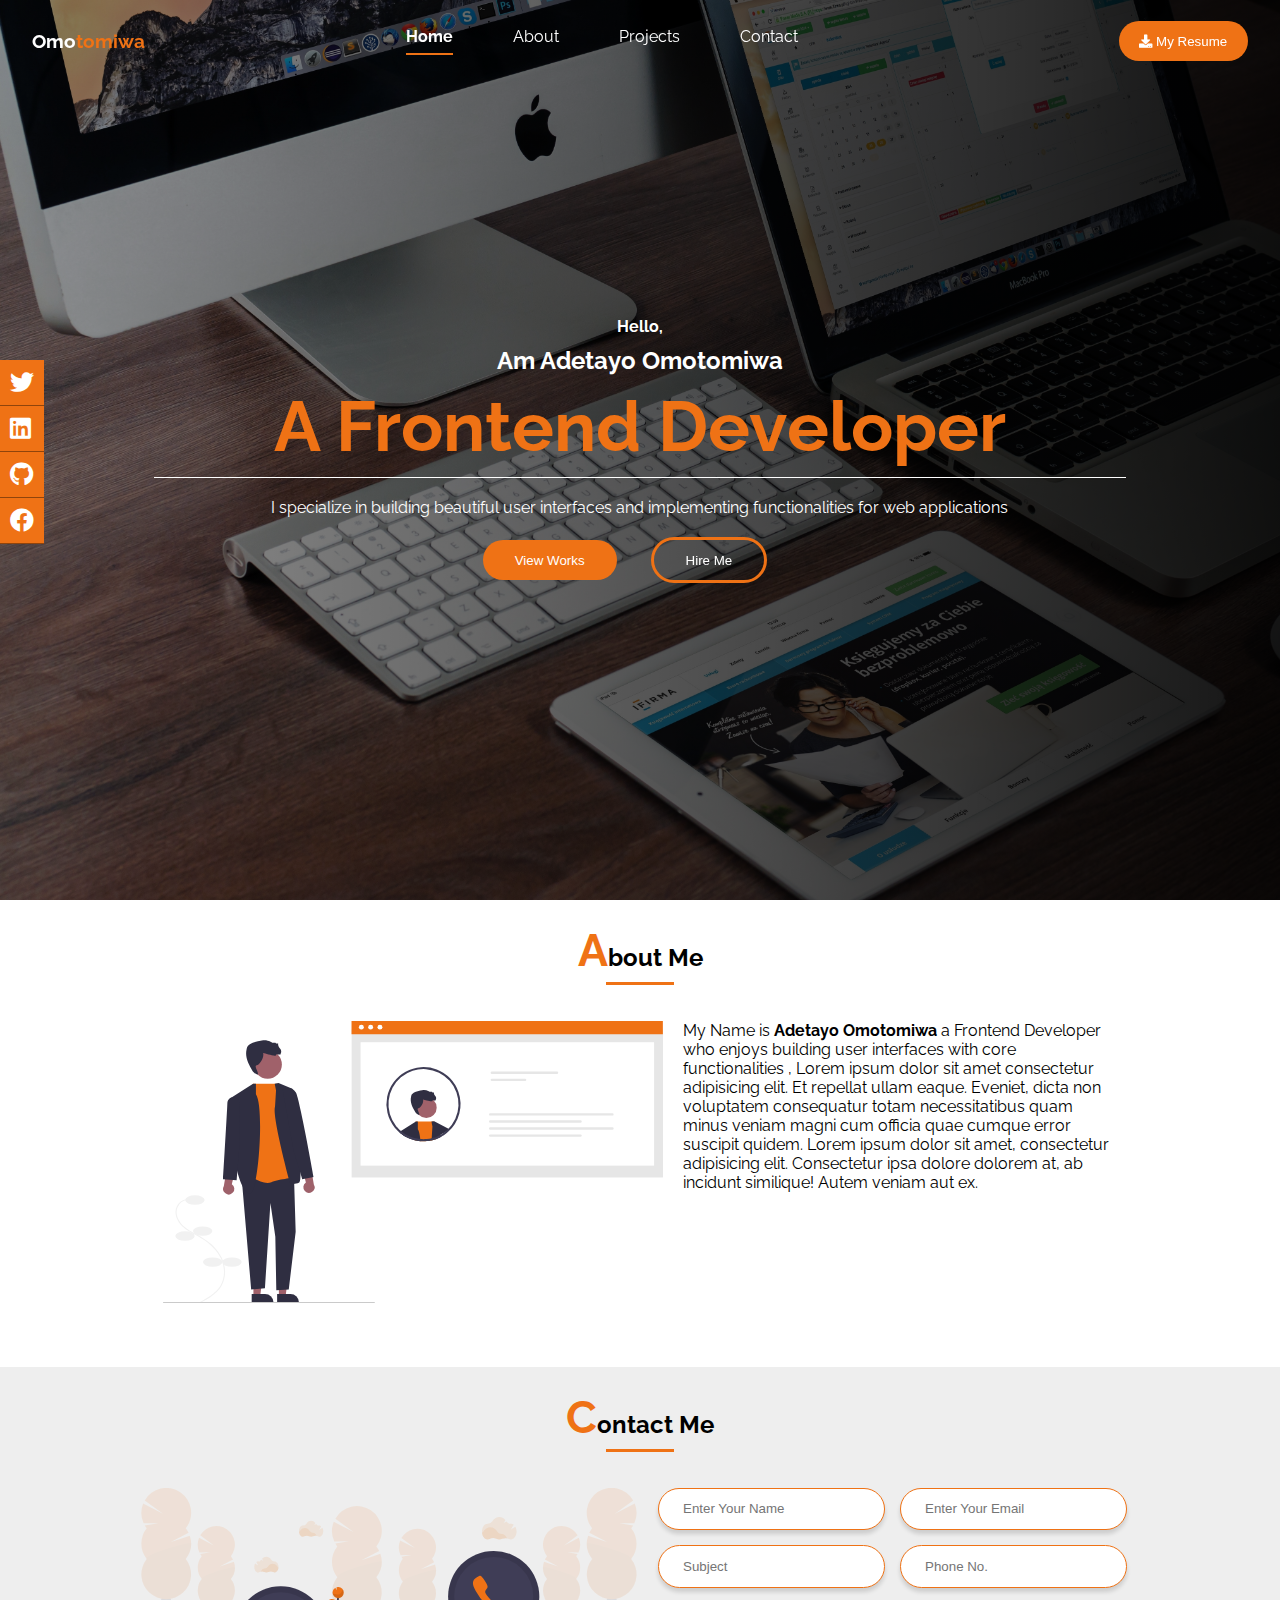
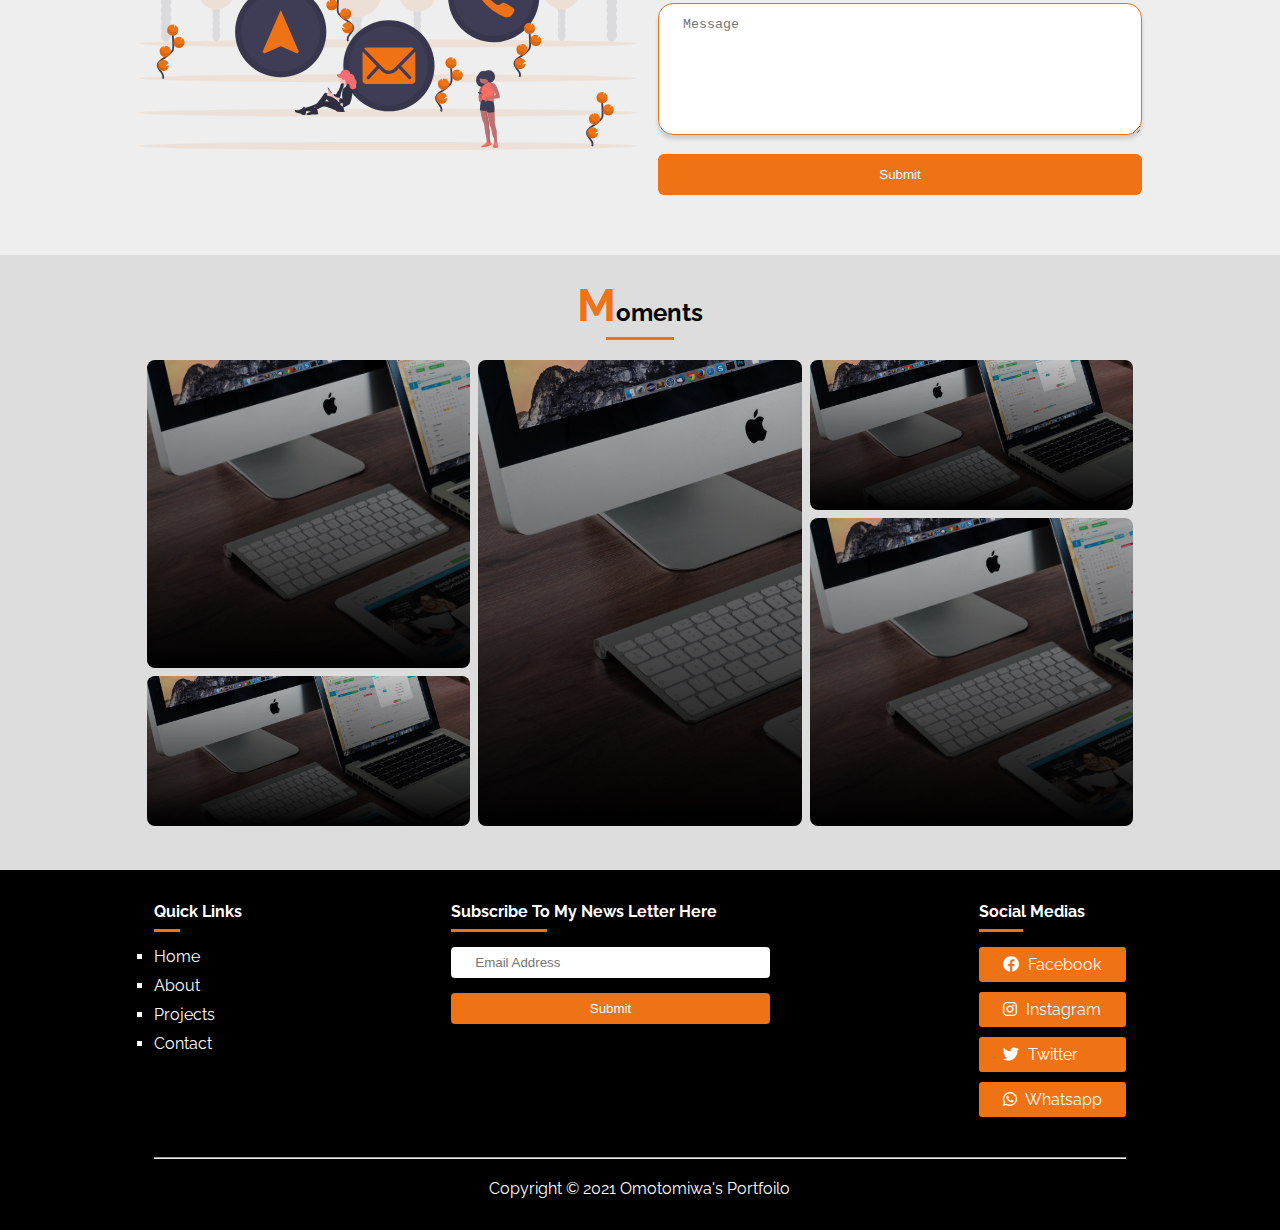
==== index.html @ 3f598e35 "Working On The Footer and Momnents Section" ====
<!DOCTYPE html>
<html lang="en">
<head>
    <meta charset="UTF-8">
    <meta name="viewport" content="width=device-width, initial-scale=1.0">
    <title>My Portfolio</title>
    <!-- <link rel="stylesheet" href="https://cdnjs.cloudflare.com/ajax/libs/font-awesome/5.15.3/css/all.min.css" integrity="sha512-iBBXm8fW90+nuLcSKlbmrPcLa0OT92xO1BIsZ+ywDWZCvqsWgccV3gFoRBv0z+8dLJgyAHIhR35VZc2oM/gI1w==" crossorigin="anonymous" referrerpolicy="no-referrer" /> -->
    <link rel="stylesheet" href="icons/css/all.min.css">
    <link rel="stylesheet" href="style.css">

</head>
<body>
    <header>
        <div class="container">
            <div class="header__left">
                <a href="index.html"><h3>Omo<span>tomiwa</span></h3></a>
                  
            </div>
               <div class="header__center">
                   <ul>
                       <li class="active"><a href="#">Home</a></li>
                       <li><a href="#about">About</a></li>
                       <li><a href="projects.html">Projects</a></li>
                       <li><a href="#contact">Contact</a></li>

                   </ul>
               </div>
               <div class="header__right">
                   <button>
                    <i class="fa fa-download"></i>    My Resume
                   </button>
               </div>

                       <div class="ham">
                            
                           <i class="fas fa-bars"></i>
                           
                       </div>

        </div>
    </header>
   <section class="banner">
         <div class="container">
             <h4>Hello,</h4>
             <h2>Am Adetayo Omotomiwa</h2>
             <h1>A Frontend Developer</h1>
            
             <p>I specialize in building beautiful user interfaces and implementing functionalities for web applications</p>
             <div class="buttons">
                 <button> View Works</button>
                 <button><span></span> Hire Me</button>
             </div>
         </div>
   </section>

      <section class="about" id="about">
         
        <div class="container">
              
            <h2> <span>A</span>bout Me</h2>

          <div class="about__container">

              <div class="about__left">
                  <img src="images/about.svg" alt="">
              </div>

              <div class="about__right">
                 <p>My Name is <b>Adetayo Omotomiwa</b> a Frontend Developer who enjoys building user interfaces with core functionalities , Lorem ipsum dolor sit amet consectetur adipisicing elit. Et repellat ullam eaque. Eveniet, dicta non voluptatem consequatur totam necessitatibus quam minus veniam magni cum officia quae cumque error suscipit quidem.
                Lorem ipsum dolor sit amet, consectetur adipisicing elit. Consectetur ipsa dolore dolorem at, ab incidunt similique! Autem veniam aut ex.
                </p> 
              </div>

          </div>


        </div>

      </section>
        
      <section class="contact" id="contact">
          <div class="container">
            <h2> <span>C</span>ontact Me</h2>
         
            <div class="contact__container">

                <div class="contact__left">
                    <img src="images/contact.svg" alt="">
                </div>
                <div class="contact__right">
                    <form action="">
                       
                        <div class="row"> 
                            <div class="form__group">
                                <input type="text" name="" id="" placeholder="Enter Your Name">
                            </div>
                            <div class="form__group">
                                <input type="email" name="" id="" placeholder="Enter Your Email">
                            </div>
                        </div>
                        <div class="row"> 
                            <div class="form__group">
                                <input type="text" name="" id="" placeholder="Subject">
                            </div>
                            <div class="form__group">
                                <input type="number" name="" id="" placeholder="Phone No.">
                            </div>
                        </div>
                        
                          <div class="form__group">
                              <textarea name="" id="" cols="30" rows="7" placeholder="Message"></textarea>
                          </div>
                                 <div class="btn">
                                     <button type="submit">Submit</button>
                                 </div>
                    </form>
                </div>

            </div>
             

          </div>
      </section>

        <section class="moments" id="moments">
            <div class="container">
                <h2> <span>M</span>oments</h2>
                <div class="images__container">
                   <div class="box box1">
                       <div class="text">
                           <h4>Pictures From Social Outing</h4>
                       </div>
                   </div>
                   <div class="box box2">
                    <div class="text">
                        <h4>Pictures From Social Outing</h4>
                    </div>
                   </div>
                   <div class="box box3">
                    <div class="text">
                        <h4>Pictures From Social Outing</h4>
                    </div>
                   </div>
                   <div class="box box4">
                    <div class="text">
                        <h4>Pictures From Social Outing</h4>
                    </div>
                   </div>
                   <div class="box box5">
                    <div class="text">
                        <h4>Pictures From Social Outing</h4>
                    </div>
                   </div>
                 

                </div>
            </div>
        </section>


     
   <div class="links">
    <a href="#"> <i class="fab  fa-twitter"></i> </a>
    <a href="#"> <i class="fab  fa-linkedin"></i></a>
    <a href="#"> <i class="fab  fa-github"></i></a>
    <a href="#"> <i class="fab  fa-facebook"></i></a>
  </div>

    <div class="hamburger__target">

         <div class="content">
           
            <div class="content__top">
             
                <ul>

                 <li><a href="index.html">Home</a></li>
                 <li><a href="about.html">About</a></li>
                 <li><a href="projects.html">Projects</a></li>
                 <li><a href="contact.html">Contact</a></li>
                </ul>
                <div class="hamlinks">
                    <a href="#"> <i class="fab  fa-twitter"></i> </a>
                    <a href="#"> <i class="fab  fa-linkedin"></i></a>
                    <a href="#"> <i class="fab  fa-github"></i></a>
                    <a href="#"> <i class="fab  fa-facebook"></i></a>
                  </div>
                
            </div>

          <div class="content__bottom">
             
            <div class="btn__large">
                  <button> <i class="fa fa-download"></i> My Resume</button>
            </div>

          </div>



         </div>

    </div>

        <footer>

         <div class="container">
               
            <div class="footer__top">
            
                <div class="pagelinks">
                  <h4>Quick Links</h4>
                  <ul>
                   
                    <li><a href="#">Home</a></li>
                    <li><a href="#">About</a></li>
                    <li><a href="#">Projects</a></li>
                    <li><a href="#">Contact</a></li>
                  </ul>

                </div>
                  <div class="newsletter">
                      <h4>Subscribe To My News Letter Here</h4>
                      <form action="">
                          <input type="email" placeholder="Email Address">
                           <input type="submit" value="Submit">
                      </form>
                  </div>
                  <div class="socialmedia">
                    <h4>Social Medias</h4>
                    <ul>
                     
                      <li><a href="#">
                               <i class="fab fa-facebook"></i>     Facebook
                      </a></li>
                      <li><a href="#">
                          <i class="fab fa-instagram"></i>  Instagram
                      </a></li>
                      <li><a href="#">
                           <i class="fab fa-twitter"></i> Twitter
                      </a></li>
                      <li><a href="#">
                          <i class="fab fa-whatsapp"></i>  Whatsapp
                      </a></li>
                    </ul>
  
                  </div>


            </div>

                   <hr>
          <div class="footer__bottom">
             
              <p>
                  Copyright &copy; 2021  Omotomiwa's Portfoilo
              </p>
            
          </div>

         </div>


        </footer>


  <script src="main.js"></script>
</body>
</html>
---- style.css ----
@import url('https://fonts.googleapis.com/css2?family=Raleway:wght@100;200;300;400&display=swap');


*{
    margin:0;
    padding:0;
    box-sizing: border-box;
    scroll-behavior: smooth;
}

ul{
    list-style: none;

}
a{
    text-decoration: none;
    color:#fff;
    
}

html{
    font-family: Raleway;
}

.ham{
    display: none;
}

header{
    width:100%;
    position: fixed;
    /* background-image: linear-gradient(to bottom , rgba(0,0,0,0.23) , rgba(0,0,0,0.74)); */
     /* box-shadow: 0 20px 30px 0 rgba(0,0,0,0.45); */
    padding: 1.3rem 2rem;
    z-index: 100;
    transition: 0.3s ease-in;
}

header.dark{
    background-color: black;
}

header .container{
    
 display:flex;
 justify-content: space-between;
 align-items: center;
}

header .header__left a span{
  color:#ef7215;
  font-weight: bold;
}



header .container ul{
    display:flex;
    justify-content: center;
    align-items: center;
}

header .container ul li{
    margin-right: 60px;
    transition: 0.3s ease-in;

}

header .container ul li a::after{
    content:"";
    display:block;
     width:0%;
     padding-top:7px;
     border-bottom: 2px solid #ef7215;
     transition: 0.3s ease-in;
}

header .container ul li a:hover::after{
    width:100%;
}

header .container ul li:hover{
    font-weight: bold;
}

header .container ul li.active{
    font-weight: bold;
}


header .container ul li.active a::after{
    width:100%;
}


header .container button{
    border:none;
    outline:none;
    background-color: #ef7215;
    color:#fff;
    border-radius:999px;
    padding:0.8rem 1.3rem;
  transition: 0.3s ease-in;
  cursor:pointer;
}

header .container button:hover{
    transform:translateY(-10px);
     box-shadow: 0 20px 30px 0 rgba(0,0,0,0.45);
}

section.banner{
    height:100vh;
    width:100%;
    display:flex;
    justify-content: center;
    align-items: center;
    background-image:  linear-gradient(to right , rgba(0,0,0,0.4) , rgba(0,0,0,0.92) ) , url('images/bga.jpg');
    background-position:center/top;
    background-size:cover;
    background-repeat: no-repeat;
    color:#ffff;
    padding: 2rem;
}

.banner .container{
    width:80%;
    margin:auto;
    text-align: center;
}

.banner h4{
    padding-bottom:10px;

}

.banner h1{
    font-size: 70px;
    padding: 10px 0;
    color:#ef7215;
    border-bottom: 1px solid #fff;
    margin-bottom: 20px;
}


.banner .buttons{
    padding-top: 20px;
}

.banner .buttons button{
    border:none;
    outline:none;
    margin-right: 30px;
    padding:0.8rem 2rem;
    border-radius: 999px;
    cursor:pointer;
}

.banner .buttons button:nth-of-type(1){
    background-color: #ef7215;
    color:#fff;
    transition:  0.3s ease-in;
}

.buttons button:nth-of-type(1):hover{
    transform:translateY(-8px);
}

.buttons button:nth-of-type(2){
    background-color:transparent;
    border: 3px solid #ef7215;
    color:#fff;
    position: relative;
    overflow: hidden;
    z-index: 1;
}

.buttons button:nth-of-type(2) span{
    position: absolute;
    top:0;
    left:0;
    height:100%;
    width:0%;
    background-color: #ef7215;
    transition: 0.3s ease-in;
    z-index: -1;
    
}


.buttons button:nth-of-type(2):hover span{
    width:100%;
}

.links{
    position: fixed;
    left:0;
    top:40%;
    display:flex;
    flex-direction: column;

}

.links a {
    padding:10px;
    background-color: #ef7215;
    border-bottom:1px solid rgba(0,0,0,0.4);
}

.links a i{
    font-size: 24px;
}

   .about , .contact , .moments{
       padding: 1.5rem;

   }

   .contact{
       background-color: #eee;
   }
   .moments{
       background-color: #ddd;
   }

   .about .container , .contact .container , .moments .container{
         margin:auto;
         width:80%;
   }

    .about h2 , .contact h2 , .moments h2{
        text-align: center;
    }
     .about h2 span , .contact h2 span , .moments h2 span{
         color: #ef7215;
         font-size: 45px;
     }

     .about h2::after , .contact h2::after , .moments h2::after{
         content:"";
         margin:auto;
         border-bottom: 3px solid #ef7215;
         width:7%;
         display: block;
         padding-top: 5px;
     }

     .about__container , .contact__container{
         display: flex;
         justify-content: center;
         /* align-items: center; */
         margin: 20px 0;
         padding:1rem;
     }


     .about__container img , .contact__container img{
         width: 500px;
     }

     .about__container .about__left , .contact__container .contact__left{
         margin-right: 20px;
     }

          .contact__right input , .contact__right textarea{
              border:none;
              outline:none;
              padding:0.8rem 1.5rem;
              border:1px solid #ef7215;
              box-shadow: 0 4px 4px 0 rgba(0,0,0,0.14);  
          }

          .contact__right input{
              border-radius: 999px;
            margin-right: 15px;
           
          }

       



          .contact__right textarea{
              width:100%;
              border-radius: 15px;
              margin-bottom: 15px;
          }

          .contact__right .row{
              display: flex;
              justify-content: center;
              align-items: center;
              margin-bottom: 15px;
          }

        .contact  .btn button{
              border:none;
              outline:none;
              width:100%;
              color:#fff;
              background-color: #ef7215;
              padding: 0.8rem 1.5rem;
              border-radius: 6px;
              transition: 0.3s ease-in;
              cursor:pointer;
          }

          .contact .btn button:hover{
               transform: translateY(-5px);
          }

          .hamburger__target{
              opacity: 0;
              transition: 0.4s ease-in;
             
             position: fixed;
             top:0;
             left:0;
             height:100vh;
             width:100%;
             
          }

          .hamburger__target .content{
              transform: translate3d(-100% , 0 , 0);
              transition: 0.4s ease-in;
              width:50%;
              height:100%;
              background-color: black;
          }

          .hamburger__target .content{
              display: flex;
              flex-direction: column;
            justify-content: space-between;             
              padding: 2rem;
              padding-top: 6rem;
          }

          .hamburger__target .content li {
              padding: 1rem;
              border-bottom: 1px solid rgb(49, 46, 46);
              margin-bottom: 15px;
          }

          .hamburger__target .content li a{
              font-size: 20px;
          }
             
          .hamburger__target .content button{
              width:100%;
              padding:0.8rem;
              border:none;
              outline:none;
              color:#fff;
              background-color: #ef7215;
              border-radius: 5px;
              transition: 0.3s ease-in;
              cursor:pointer;
          }

          .hamburger__target .content button:hover{
              transform: translateY(-8px);
          }

        .moments .images__container{
            display:grid;
            grid-template-columns: repeat(6 , 1fr);
            grid-auto-rows: minmax( 150px , auto);
            margin: 20px auto;
            grid-gap:0.5em;
        }

        .moments .box{
            background-image: linear-gradient(to bottom , rgba(0,0,0,0.24) , rgba(0,0,0,1)) ,url("./images/bga.jpg");
            background-size: cover;
            background-position: center / top;
            padding: 4rem;
            border-radius: 8px ;
            color:#fff;
            position: relative;
            transition: 0.3s ease-in;
            cursor:pointer;
            overflow: hidden;
        }



        .box .text{
           display:none;
        }

       

     .moments .box1{
         grid-column: 1 / 3;
         grid-row: 1/3;
     }

     .moments .box2{
         grid-column: 3/5;
         grid-row: 1 /4;
     }
     
     .moments .box3{
       grid-column: 5 /7;
    }
    .moments .box4{
       grid-column:  5 / 7;
       grid-row: 2/4;
    }
    .moments .box5{
       grid-column: 1/3;
    }

     footer{
         background:black;
         padding:2rem;
        color:#fff;

     }

     footer .container {
         margin:auto;
         width:80%;
     }

          .footer__top{
              display: flex;
              justify-content: space-between;
              /* align-items: center; */
              margin-bottom: 30px;
          }

    footer p{
        color:#fff;
        text-align: center;
    }
    footer .footer__bottom{
        margin-top: 20px;
    }
     
    footer h4{
        margin-bottom: 15px;
    }

    footer h4::after{
        content: "";
        border-bottom: 3px solid #ef7215;
        padding-top: 8px;
        display: block;
        width:30%;
    }

    .pagelinks ul{
        list-style: square;
    }

    .pagelinks ul li {
        padding-bottom:10px;
    }
    .pagelinks ul li a:hover{text-decoration: underline;}
    .newsletter input{
        /* display:block; */
        margin-bottom: 15px;
        padding:0.5rem 1.5rem;
        width:100%;
        border-radius: 4px;
        outline:none;
        border: none;
    }
    .newsletter input[type="submit"]{
          color:#fff;
          background:#ef7215;
    }       

    .socialmedia li {
        padding: 0.5rem 1.5rem;
        background: #ef7215;
        width:100%;
        margin-bottom: 10px;
        border-radius: 3px;
    }
    .socialmedia li a i{
        margin-right: 5px;
    }


@media(max-width:600px){

    .moments .images__container{
        display: block;
    }

    .moments .box{
        height:250px;
        margin-bottom: 15px;
    }


    footer{padding:3rem;}
   .footer__top{
       flex-direction: column;
   }

   .pagelinks , .newsletter , .socialmedia{
       margin-bottom: 30px;
   }


    .links{
         display: none;
     }

  .banner button{
         display: block;
         margin-bottom: 15px;
         width:100%;
         transition: none !important;
         border-radius: 10px !important;
         background-color: transparent !important;
         border: 2px solid #ef7215 !important;
         z-index: 0 !important;
  }

     .banner button:hover{
         transform:translateY(0) !important;
     }

     .banner button span {
         display: none;
     }
        .about__container , .contact__container{
            flex-direction: column;
        }

        .about__container img , .contact__container img{
            width: 100%;
        }
   


  .header__center , .header__right{
      display:none;
  }

    html{
        font-size: 82.5%;
    }

    .banner .container{
        width:90%;
    }

    .banner h1{
        font-size: 50px;
    }

    .buttons button{
        padding:0.8rem 1.5rem;
        border-radius: 999px;
        cursor:pointer;
    }

    
.ham{
    display:block;
    padding:0.6rem;
    border-radius: 3px;
    display: flex;
    justify-content: center;
    align-items: center;
    border: 1px solid #ef7215;
    height: 32px;
    cursor:pointer;
    
}

  .ham i{
      color:#fff;
      font-size: 20px;
        transition: 0.3s ease-out;
    }

    .row{
    flex-direction: column;
    margin: 0 !important;
    }

    .contact__right{
        margin-top: 20px;
    }

    .contact input{
        width:100%;
        margin-bottom: 15px;
    }
        .contact__right .form__group{
            width:100%;
        }

        .hamburger__target.open{
            display: block;
          
            background-color:rgba(0,0,0,0.65);
            opacity: 1;
        }


        .hamburger__target .content.open{
           transform: translate3d(0,0,0);
        }

        .hamlinks{
            display: flex;
            justify-content: space-between;
            align-items: center;
            margin-top: 40px;
        }

        .hamlinks a{
            padding: 0.6rem;
            background-color: #ef7215;
             border-radius: 3px;
             transition: 0.3s ease-in;
        }

        .hamlinks a:hover{
            transform: translateY(-6px);
        }

        .hamlinks a i{
            font-size: 16px;
        }
}
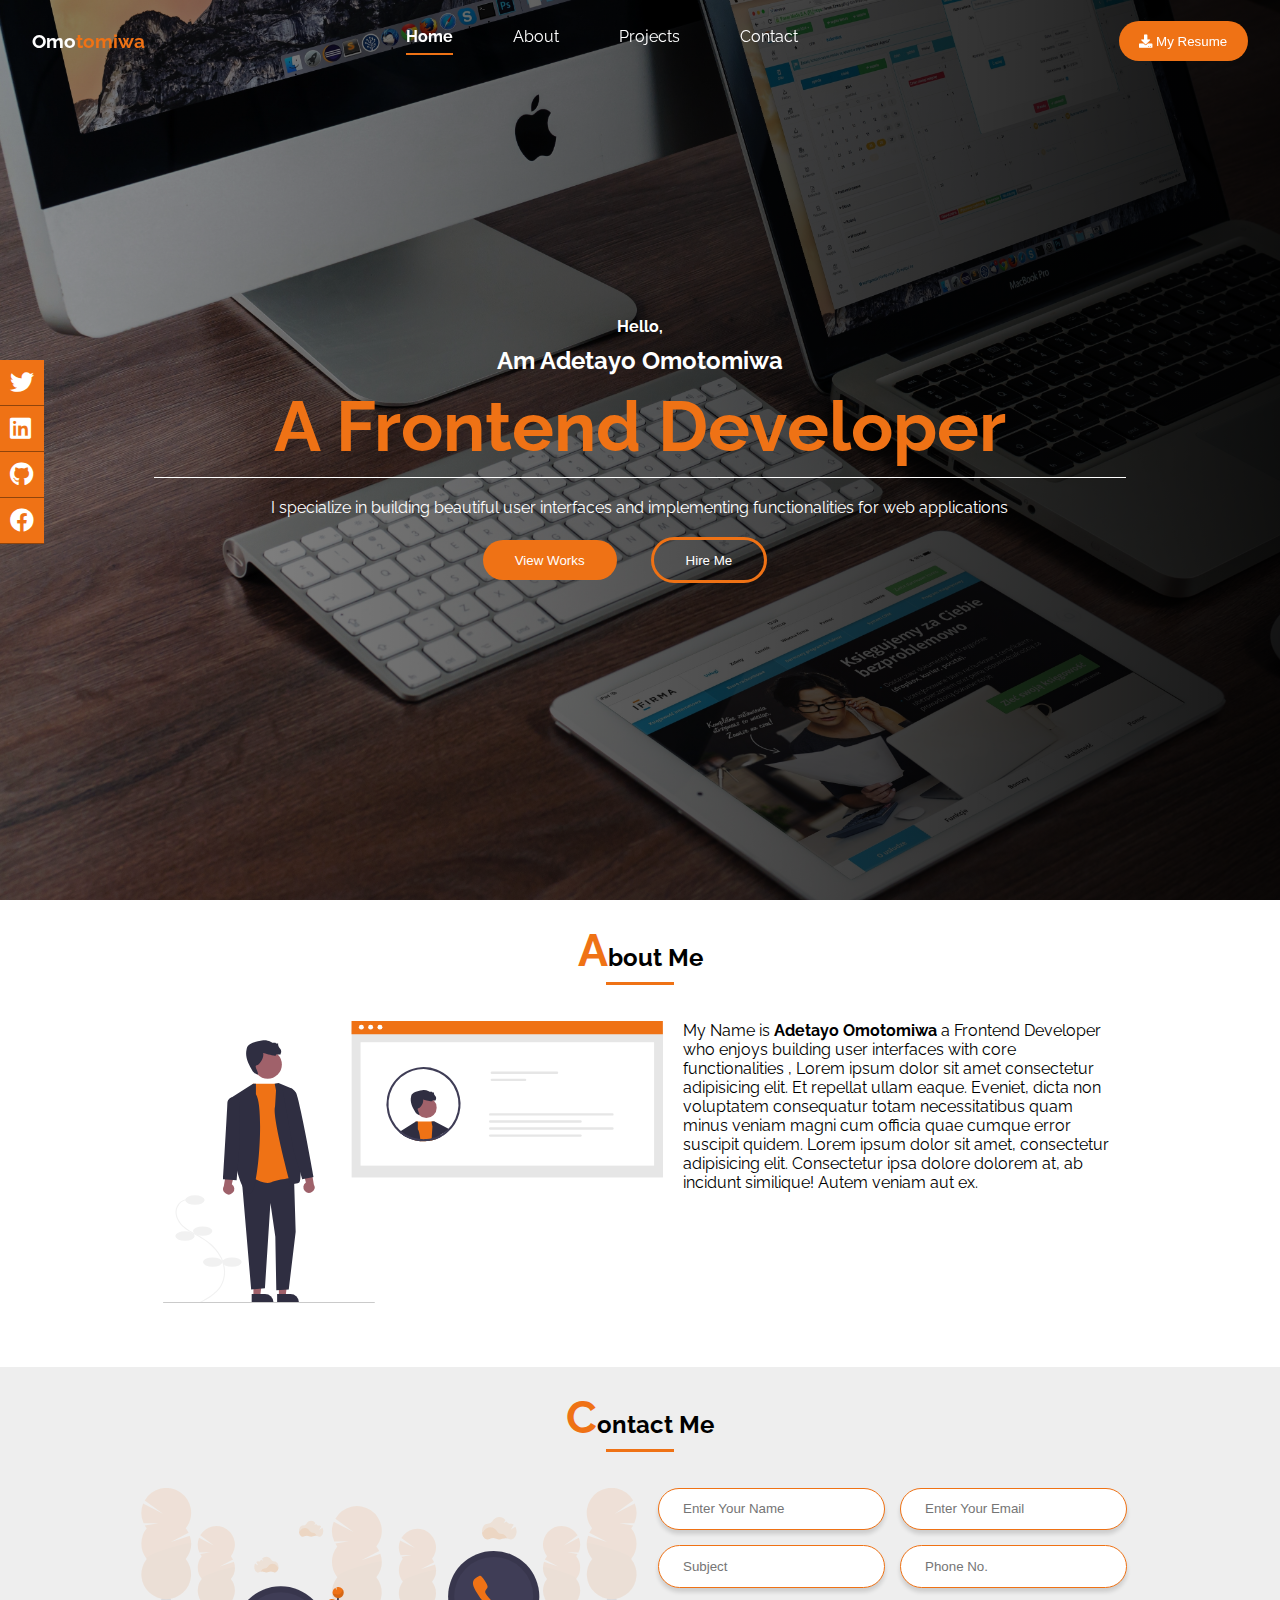
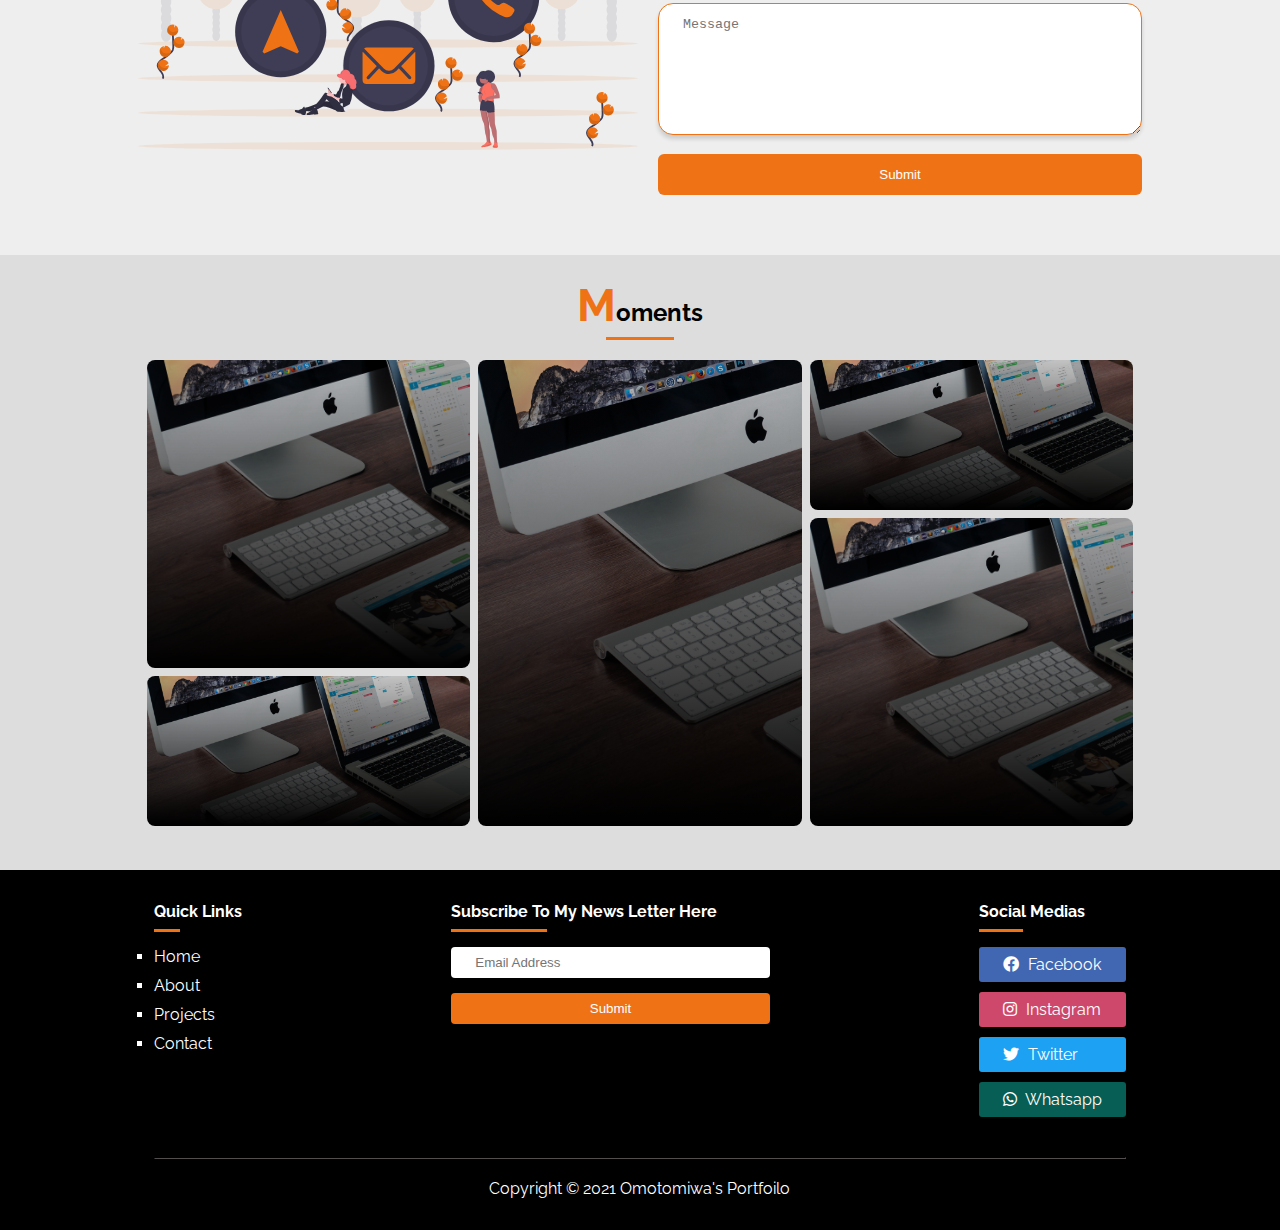
==== commit 49d0bafe: "Clearing CSS Bugs" ====
--- a/index.html
+++ b/index.html
@@ -20,7 +20,7 @@
                    <ul>
                        <li class="active"><a href="#">Home</a></li>
                        <li><a href="#about">About</a></li>
-                       <li><a href="projects.html">Projects</a></li>
+                       <li><a href="#projects">Projects</a></li>
                        <li><a href="#contact">Contact</a></li>
 
                    </ul>
--- a/style.css
+++ b/style.css
@@ -205,7 +205,9 @@
     padding:10px;
     background-color: #ef7215;
     border-bottom:1px solid rgba(0,0,0,0.4);
-}
+    cursor: pointer;
+}
+
 
 .links a i{
     font-size: 24px;
@@ -312,7 +314,7 @@
           .hamburger__target{
               opacity: 0;
               transition: 0.4s ease-in;
-             
+             visibility: hidden;
              position: fixed;
              top:0;
              left:0;
@@ -327,15 +329,14 @@
               width:50%;
               height:100%;
               background-color: black;
-          }
-
-          .hamburger__target .content{
               display: flex;
               flex-direction: column;
-            justify-content: space-between;             
+            justify-content: space-evenly;             
               padding: 2rem;
               padding-top: 6rem;
           }
+
+         
 
           .hamburger__target .content li {
               padding: 1rem;
@@ -481,8 +482,26 @@
         margin-bottom: 10px;
         border-radius: 3px;
     }
+  
+    .socialmedia li:first-of-type{
+        background:#4267B2;
+    }
+    .socialmedia li:nth-of-type(2){
+        background: #cd486b	;
+    }
+  .socialmedia li:nth-of-type(3){
+      background: #1DA1F2;
+  }
+   .socialmedia li:nth-of-type(4){
+       background: 	#075E54;
+   }
+ 
     .socialmedia li a i{
         margin-right: 5px;
+    }
+
+    footer hr{
+        border-color:rgb(82, 78, 78);
     }
 
 
@@ -495,6 +514,10 @@
     .moments .box{
         height:250px;
         margin-bottom: 15px;
+    }
+
+    .moments .box{
+        border-radius: 0;
     }
 
 
@@ -600,8 +623,7 @@
         }
 
         .hamburger__target.open{
-            display: block;
-          
+            visibility: visible;    
             background-color:rgba(0,0,0,0.65);
             opacity: 1;
         }
@@ -634,3 +656,21 @@
         }
 }
 
+
+
+@media(max-width:450px){
+    .hamburger__target .content{
+        width:70%;
+    }
+}
+
+
+@media(max-width:360px){
+    html{
+        font-size: 72.5%;
+    }
+
+    .banner h1{
+        font-size: 45px;
+    }
+}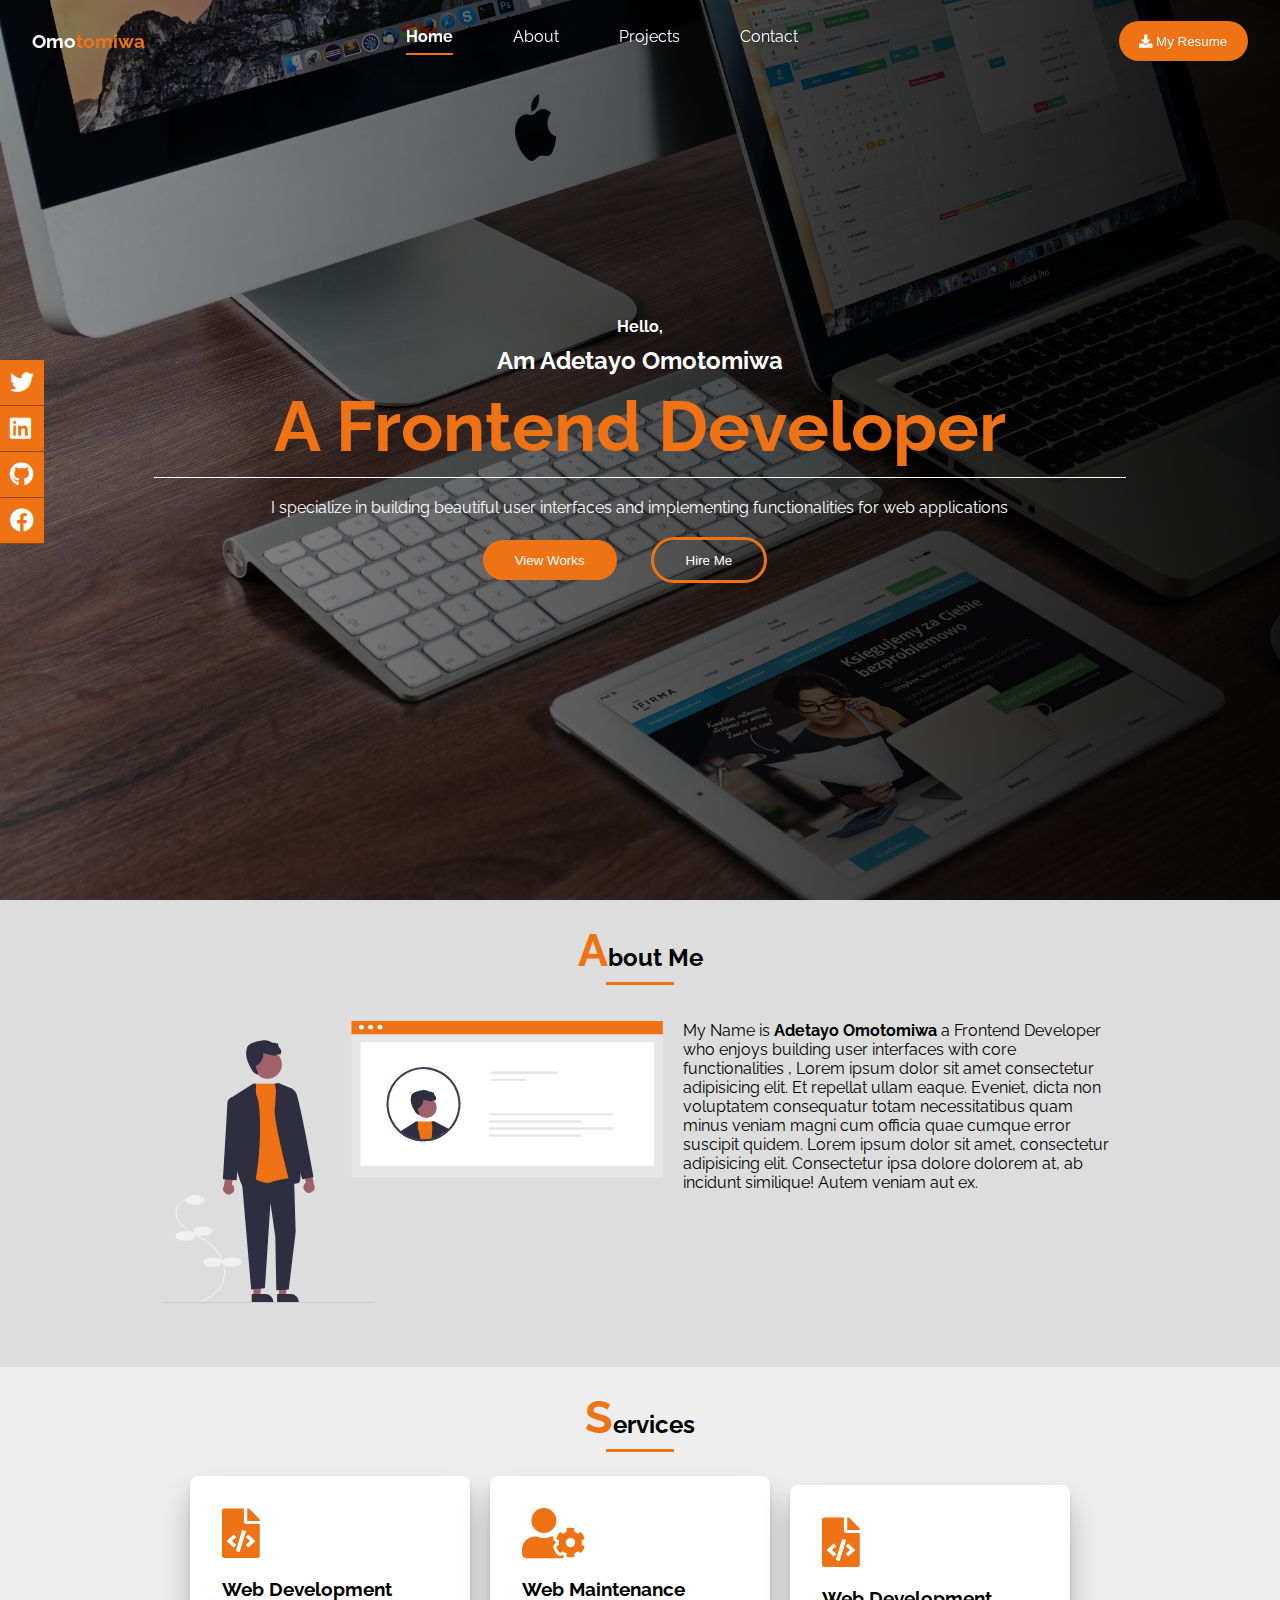
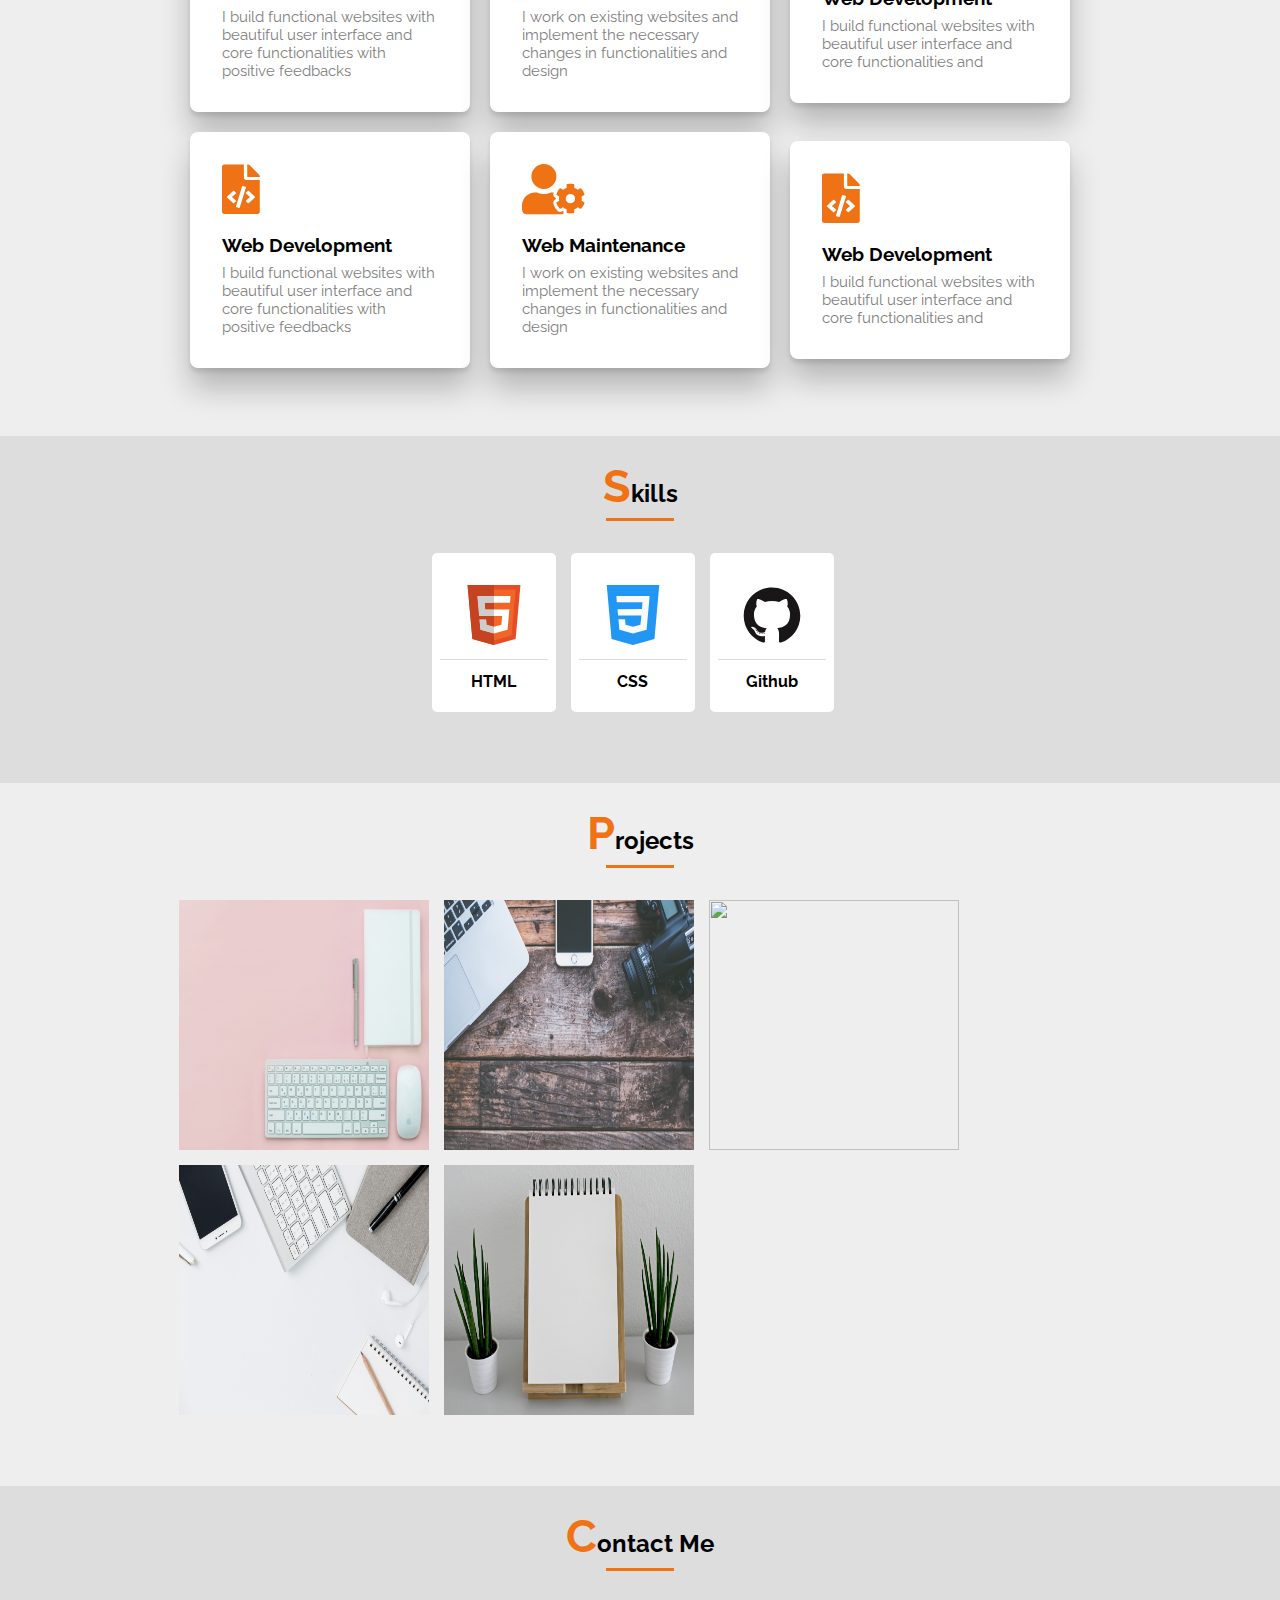
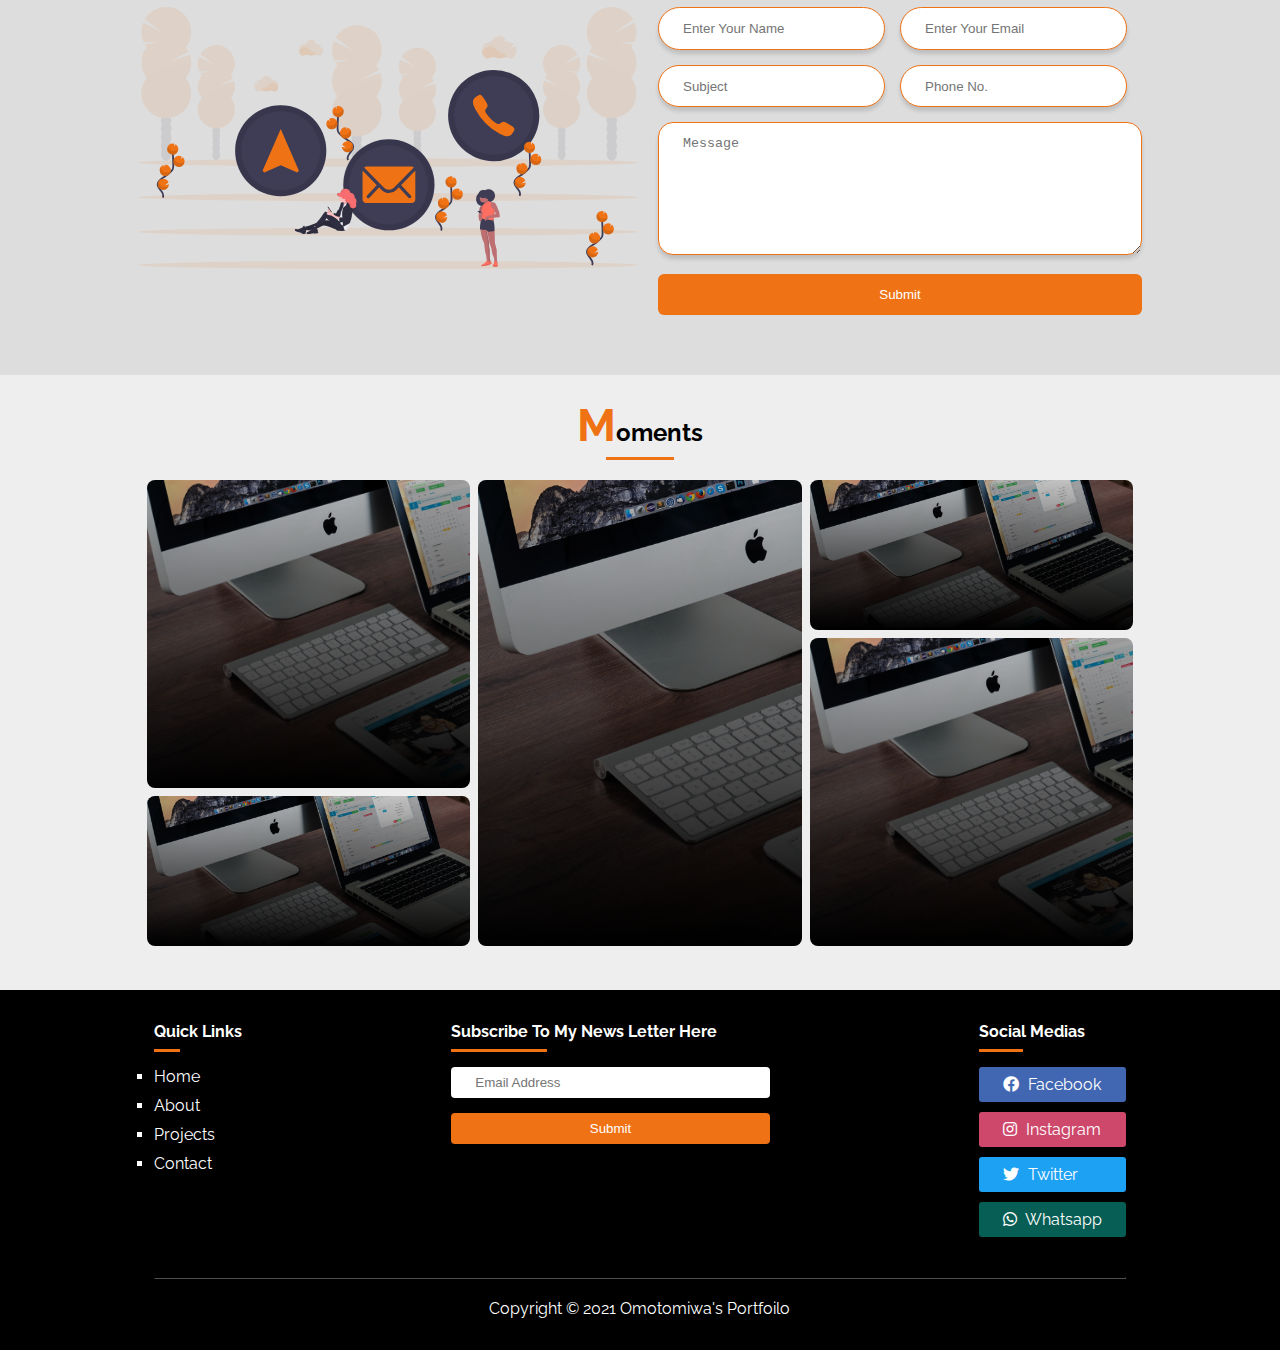
==== commit 0f0bb594: "Adding More Section" ====
--- a/index.html
+++ b/index.html
@@ -53,7 +53,7 @@
          </div>
    </section>
 
-      <section class="about" id="about">
+      <section class="about section" id="about">
          
         <div class="container">
               
@@ -77,8 +77,177 @@
         </div>
 
       </section>
-        
-      <section class="contact" id="contact">
+ 
+      <!-- Servies Section Comes Here -->
+       <section class="services section">
+          
+        <div class="container">
+                
+            <h2><span>S</span>ervices</h2>
+              
+            <div class="services__container">
+
+                <div class="service">      
+                    <div class="serviceIcon">
+                        <i class="fas fa-file-code"></i>
+                    </div>
+                    <div class="serviceText">
+                        <h3>Web Development</h3>
+                        <p>
+                            I build functional websites with beautiful user interface and core functionalities with positive feedbacks
+                        </p>
+                    </div>
+                </div>
+                <div class="service">      
+                    <div class="serviceIcon">
+                        <i class="fas fa-user-cog"></i>
+                    </div>
+                    <div class="serviceText">
+                        <h3>Web Maintenance</h3>
+                        <p>
+                            I work on existing websites and implement the necessary changes in functionalities and design
+                        </p>
+                    </div>
+                </div>
+                <div class="service">      
+                    <div class="serviceIcon">
+                        <i class="fas fa-file-code"></i>
+                    </div>
+                    <div class="serviceText">
+                        <h3>Web Development</h3>
+                        <p>
+                            I build functional websites with beautiful user interface and core functionalities and 
+                        </p>
+                    </div>
+                </div>
+                <div class="service">      
+                    <div class="serviceIcon">
+                        <i class="fas fa-file-code"></i>
+                    </div>
+                    <div class="serviceText">
+                        <h3>Web Development</h3>
+                        <p>
+                            I build functional websites with beautiful user interface and core functionalities with positive feedbacks
+                        </p>
+                    </div>
+                </div>
+                <div class="service">      
+                    <div class="serviceIcon">
+                        <i class="fas fa-user-cog"></i>
+                    </div>
+                    <div class="serviceText">
+                        <h3>Web Maintenance</h3>
+                        <p>
+                            I work on existing websites and implement the necessary changes in functionalities and design
+                        </p>
+                    </div>
+                </div>
+                <div class="service">      
+                    <div class="serviceIcon">
+                        <i class="fas fa-file-code"></i>
+                    </div>
+                    <div class="serviceText">
+                        <h3>Web Development</h3>
+                        <p>
+                            I build functional websites with beautiful user interface and core functionalities and 
+                        </p>
+                    </div>
+                </div>
+            </div>
+
+        </div>
+
+       </section>
+     <!-- Services Section Ends Here -->
+
+     
+     <!-- Skills Section Starts Here -->
+          
+     <section class="skills section">
+         <div class="container">
+             <h2><span>S</span>kills</h2>
+             <div class="skills__container">
+                 <div class="skill">
+                     <div class="skill__top">
+                       <img src="images/html.svg" alt="">    
+                     </div>
+                     <div class="skill__bottom">
+                        <p>HTML</p>
+                     </div>
+                 </div>
+                 <div class="skill">
+                    <div class="skill__top">
+                         <img src="images/css.svg" alt="">
+                    </div>
+                    <div class="skill__bottom">
+                      <p>CSS</p>
+                    </div>
+                </div>
+                <div class="skill">
+                    <div class="skill__top">
+                         <img src="images/github.svg" alt="">
+                    </div>
+                    <div class="skill__bottom">
+                      <p>Github</p>
+                    </div>
+                </div>
+             </div>
+         </div>
+     </section>
+
+     <!-- Skills Section Ends Here -->
+
+           <!-- Projects Begin Here -->
+              <section class="projects section">
+                  <div class="container">
+                      <h2><span>P</span>rojects</h2>
+                      <div class="projects__container">
+                         
+                          <div class="project project1">
+                            <img src="images/p1.jpg" alt="">   
+                             <div class="projectName">
+                                 <h4>Project One</h4>
+                                 <p>This is a project built by tomiwa</p>
+                                 <button>View Live</button>
+                             </div>
+                          </div>
+                          <div class="project project2">
+                            <img src="images/p2.jpg" alt="">   
+                             <div class="projectName">
+                                 <h4>Project Two</h4>
+                                 <p>This is a project built by tomiwa</p>
+                                 <button>View Live</button>
+                             </div>
+                          </div>
+                          <div class="project project3">
+                            <img src="images/p3.jpg" alt="">   
+                             <div class="projectName">
+                                 <h4>Project Three</h4>
+                                 <p>This is a project built by tomiwa</p>
+                                 <button>View Live</button>
+                             </div>
+                          </div>
+                          <div class="project project4">
+                            <img src="images/p4.jpg" alt="">   
+                             <div class="projectName">
+                                 <h4>Project Four</h4>
+                                 <p>This is a project built by tomiwa</p>
+                                 <button>View Live</button>
+                             </div>
+                          </div>
+                          <div class="project project5">
+                            <img src="images/p5.jpg" alt="">   
+                             <div class="projectName">
+                                 <h4>Project Five</h4>
+                                 <p>This is a project built by tomiwa</p>
+                                 <button>View Live</button>
+                             </div>
+                          </div>
+                      </div>
+                  </div>
+              </section>
+         <!-- Projects End Here -->
+      <section class="contact section" id="contact">
           <div class="container">
             <h2> <span>C</span>ontact Me</h2>
          
@@ -122,7 +291,7 @@
           </div>
       </section>
 
-        <section class="moments" id="moments">
+        <section class="moments section" id="moments">
             <div class="container">
                 <h2> <span>M</span>oments</h2>
                 <div class="images__container">
--- a/style.css
+++ b/style.css
@@ -213,32 +213,43 @@
     font-size: 24px;
 }
 
-   .about , .contact , .moments{
+   .section{
        padding: 1.5rem;
 
    }
+   .about{
+       background-color: #ddd;
+   }
+
+      .skills{
+          background: #ddd;
+      }
+
+      .projects{
+          background: #eee;
+      }
 
    .contact{
+       background-color: #ddd;
+   }
+   .moments{
        background-color: #eee;
    }
-   .moments{
-       background-color: #ddd;
-   }
-
-   .about .container , .contact .container , .moments .container{
+
+   .section .container{
          margin:auto;
          width:80%;
    }
 
-    .about h2 , .contact h2 , .moments h2{
+    .section h2{
         text-align: center;
     }
-     .about h2 span , .contact h2 span , .moments h2 span{
+     .section h2 span{
          color: #ef7215;
          font-size: 45px;
      }
 
-     .about h2::after , .contact h2::after , .moments h2::after{
+     .section h2::after{
          content:"";
          margin:auto;
          border-bottom: 3px solid #ef7215;
@@ -504,8 +515,214 @@
         border-color:rgb(82, 78, 78);
     }
 
+    .services{
+        background-color:#eee;
+    }
+    .services__container{
+        padding: 1.5rem 0;
+       display: flex;
+       flex-wrap: wrap;
+       justify-content: center;
+       align-items: center;
+    }
+
+
+    .services__container .service{
+        padding:2rem;
+        box-shadow: 0 20px 30px 0 rgba(0,0,0,0.24) , 0 4px 4px 0 rgba(0,0,0,0.1);
+        margin: 0 20px 20px 0;
+        border-radius: 8px;
+          background-color: #fff;
+          transition: 0.3s ease-in;
+          cursor:pointer;
+          width:280px;
+    }
+
+    .services__container .service:hover{
+        background-color: #ef7215;
+        transform: translateY(-7px);
+    }
+
+    .services .serviceIcon {
+        margin-bottom: 20px;
+    }
+
+    .services .serviceIcon i{
+        font-size: 50px;
+        color:#ef7215;
+        transition: 0.3s ease-in;
+    }
+
+    .services__container .service:hover .serviceIcon i{
+        color:#fff;
+    }
+
+    .serviceText h3{
+        font-size: 19px;
+        padding-bottom: 8px;
+        transition: 0.3s ease-in;
+    }
+    .services__container .service:hover .serviceText h3{color:#fff}
+    .serviceText p{
+        font-size: 15px;
+        color:gray;
+        transition: 0.3s ease-in;
+    }
+    .services__container .service:hover .serviceText p{
+        color:#fff;
+        font-weight: 300;
+    }
+
+ .skills__container{
+     padding:2rem;
+     display: flex;
+     justify-content: center;
+     align-items: center;
+     flex-wrap: wrap;
+ }
+
+
+ .skills__container .skill  img{
+     height:60px;
+     width:60px;
+     transition: 0.3s ease-in;
+
+ }
+
+ .skill{
+     padding:0.5rem;
+     text-align: center;
+     background: #fff;
+     margin: 0 15px 15px 0 ;
+     border-radius: 5px;
+     transition: 0.3s ease-in;
+     cursor:pointer;
+ }
+
+ .skill:hover{
+     background: #ef7215;
+    transform: translateY(-7px);
+}
+
+.skill:hover img{
+    border-radius: 50%;
+}
+
+ .skill p{font-weight: bold;}
+ .skill:hover p{color:#fff;
+    transition: 0.3s ease-in;
+   
+}
+
+ 
+
+  .skill .skill__bottom{padding:0.8rem;}
+ .skill .skill__top{
+    padding:1.5rem;
+     padding-bottom: 10px;
+     border-bottom: 1px solid rgba(0,0,0,0.14);
+
+ }
+
+ .skill:hover .skill__top{
+     border-color: #fff;
+    }
+
+
+    .projects__container{
+        padding: 2rem;
+       display: flex;
+       flex-wrap: wrap;
+       /* justify-content: center; */
+       align-items: center;
+    }
+
+
+   .projects .project{
+       width:250px;
+       height:250px;
+       margin:0 15px 15px 0;
+       position: relative;
+       cursor:pointer;
+       overflow: hidden;
+   }
+
+   .project::after {
+       content:"";
+       position: absolute;
+       width:100%;
+       height:100%;
+       top:0;
+       left:0;
+       transition: 0.3s ease-in;
+   }
+
+   .project:hover::after{
+    background: linear-gradient(to bottom , rgba(0,0,0,0.45) , rgba(0,0,0,0.95));
+
+   }
+
+    .projects .project img{
+        width:100%;
+        height:100%;
+        transition: 0.3s ease-in;
+    }
+
+    .project:hover img{
+        transform:scale(1.2);
+    }
+    .project .projectName{
+         position: absolute;
+         top:30%;
+         left:10px;
+         padding:20px;
+         transition: 0.3s ease-in;
+         opacity:0;
+         z-index: 20;
+    }
+
+    .project:hover .projectName{opacity:1;}
+
+    .projectName h4 {
+        color:#ef7215;
+        padding-bottom:5px;
+        margin-bottom: 10px;
+        border-bottom: 1px solid rgb(121, 114, 114);
+    }
+
+    .projectName p{
+        font-size: 15px;
+        color:#fff;
+    }
+
+    .projectName button{
+        margin-top: 10px;
+        padding:0.4rem;
+        font-size: 12px;
+        border: none;
+        outline:none;
+        background: #ef7215;
+        border-radius:2px;
+        color:#fff;
+    }
 
 @media(max-width:600px){
+    .projects .project{
+        /* width:300px; */
+        /* height:300px; */
+        
+    }
+ 
+
+   .services__container{
+       flex-direction: column;
+       
+   }
+
+   .service{
+       margin: 10px auto;
+   }
+
 
     .moments .images__container{
         display: block;
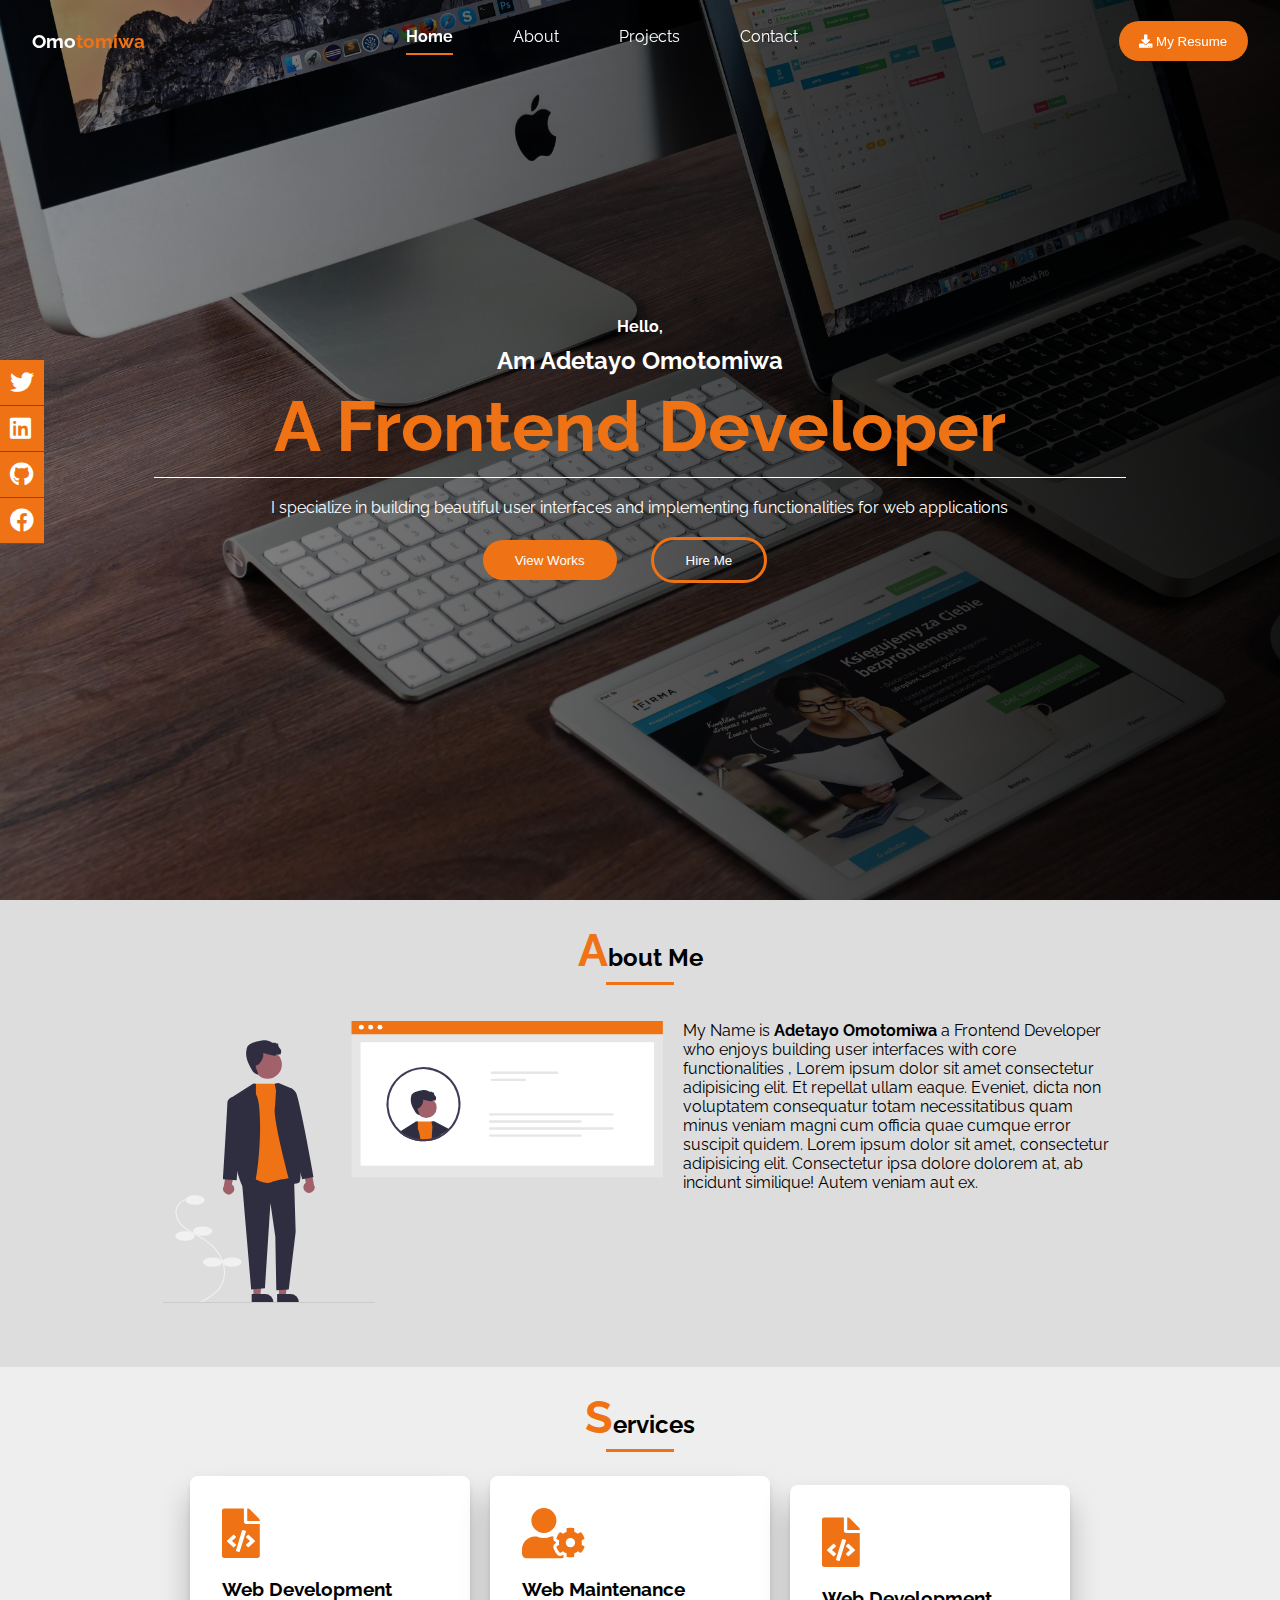
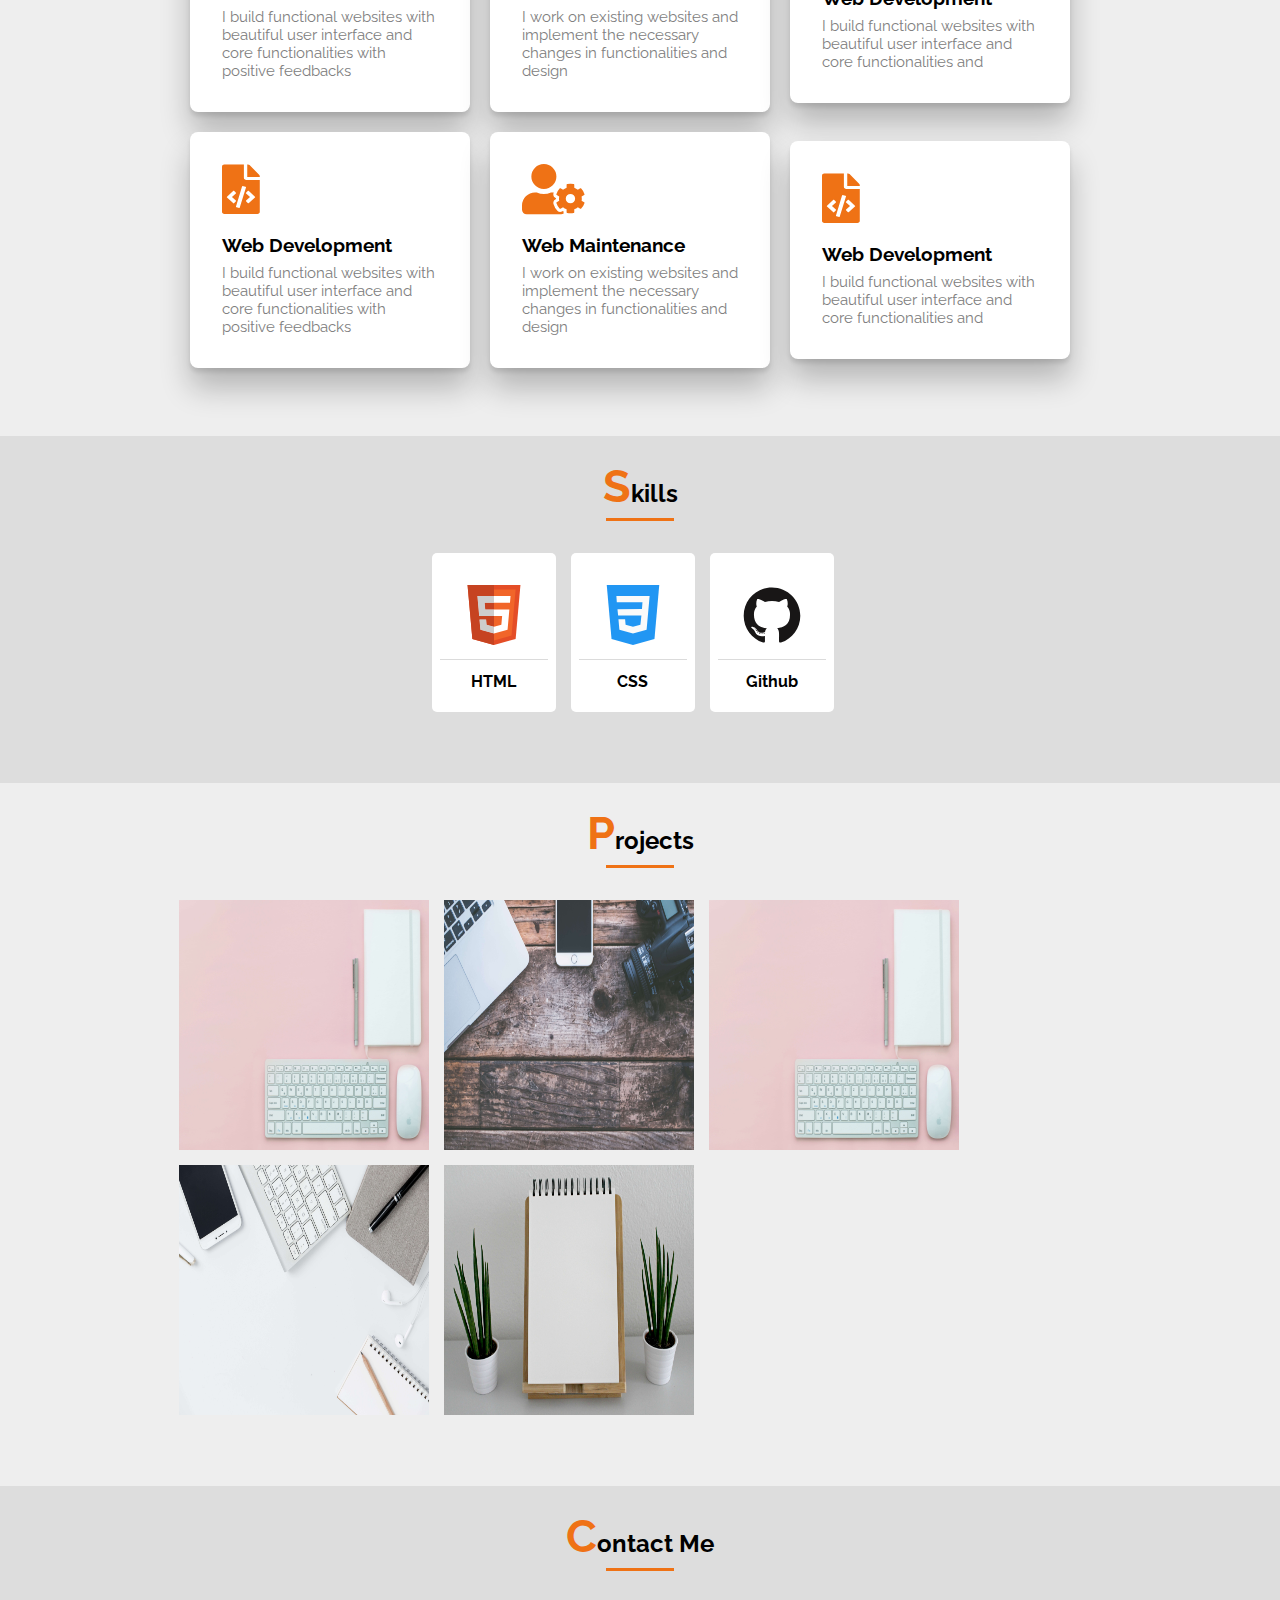
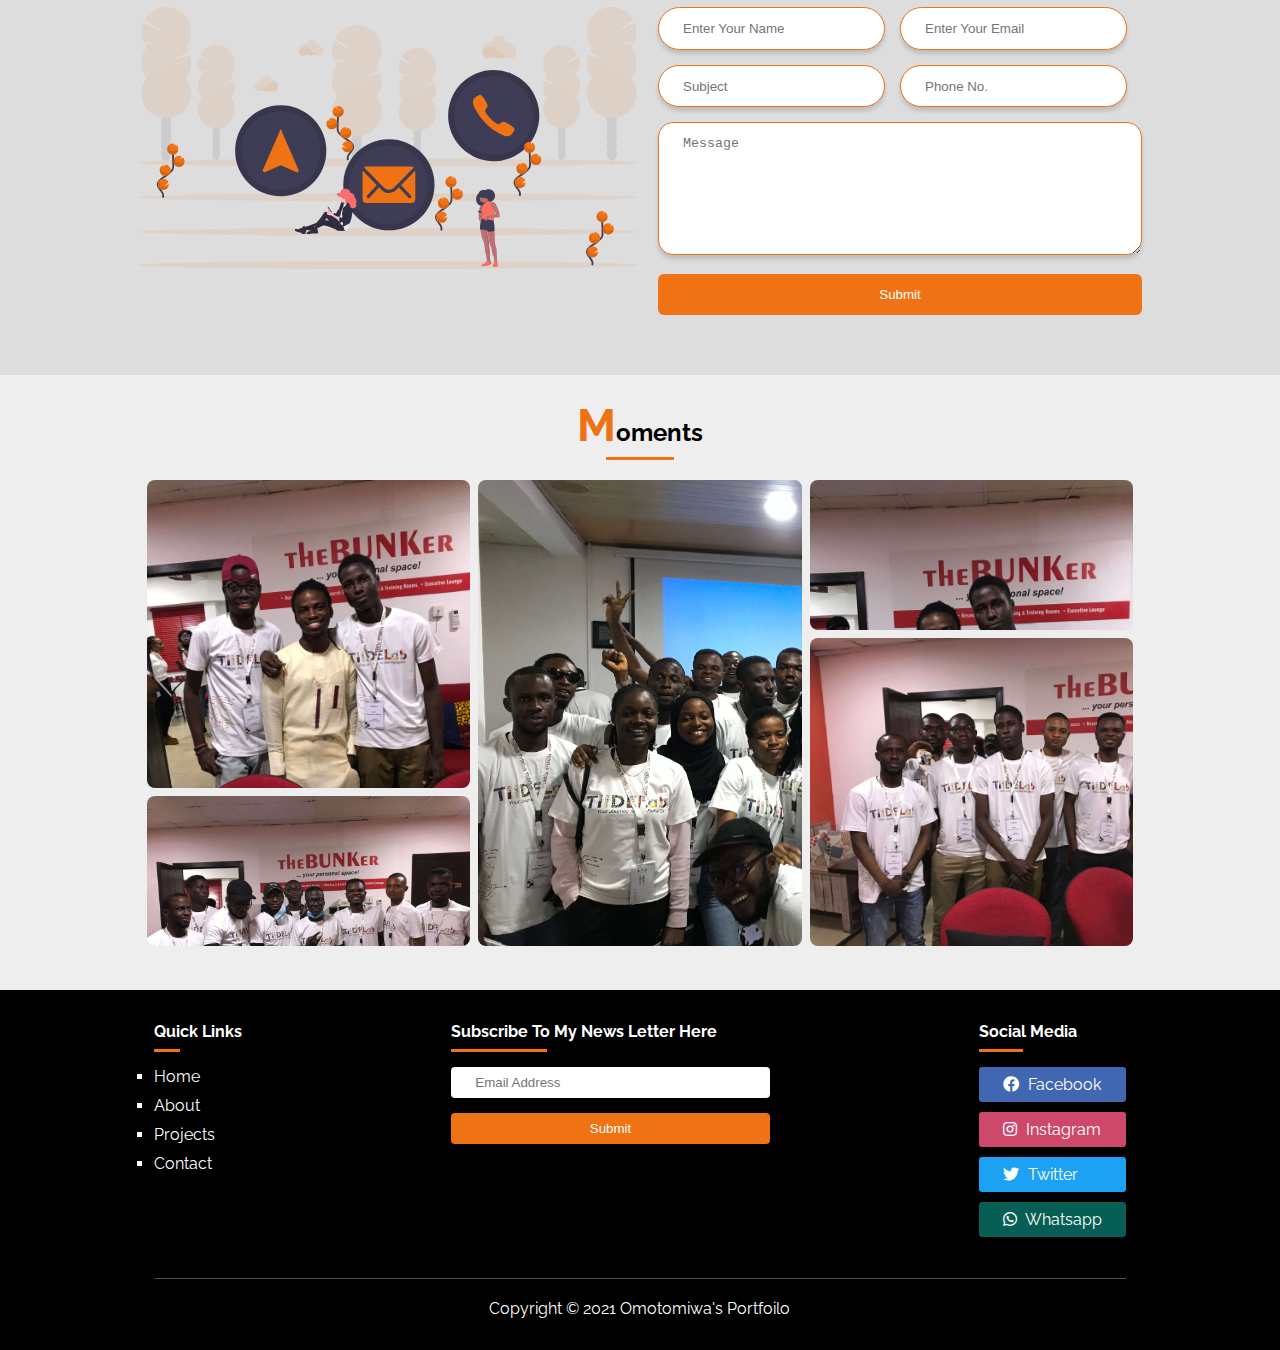
==== commit c598bd66: "Optimizing Images For Better Performance & Speed" ====
--- a/index.html
+++ b/index.html
@@ -7,7 +7,6 @@
     <!-- <link rel="stylesheet" href="https://cdnjs.cloudflare.com/ajax/libs/font-awesome/5.15.3/css/all.min.css" integrity="sha512-iBBXm8fW90+nuLcSKlbmrPcLa0OT92xO1BIsZ+ywDWZCvqsWgccV3gFoRBv0z+8dLJgyAHIhR35VZc2oM/gI1w==" crossorigin="anonymous" referrerpolicy="no-referrer" /> -->
     <link rel="stylesheet" href="icons/css/all.min.css">
     <link rel="stylesheet" href="style.css">
-
 </head>
 <body>
     <header>
@@ -43,8 +42,7 @@
          <div class="container">
              <h4>Hello,</h4>
              <h2>Am Adetayo Omotomiwa</h2>
-             <h1>A Frontend Developer</h1>
-            
+             <h1>A Frontend Developer</h1>           
              <p>I specialize in building beautiful user interfaces and implementing functionalities for web applications</p>
              <div class="buttons">
                  <button> View Works</button>
@@ -220,7 +218,7 @@
                              </div>
                           </div>
                           <div class="project project3">
-                            <img src="images/p3.jpg" alt="">   
+                            <img src="images/p1.jpg" alt="">   
                              <div class="projectName">
                                  <h4>Project Three</h4>
                                  <p>This is a project built by tomiwa</p>
@@ -371,6 +369,13 @@
 
     </div>
 
+
+    <div class="arrow__up">
+        <a href="#">
+            <i class="fas fa-arrow-up"></i>
+        </a>
+    </div>
+
         <footer>
 
          <div class="container">
@@ -396,7 +401,7 @@
                       </form>
                   </div>
                   <div class="socialmedia">
-                    <h4>Social Medias</h4>
+                    <h4>Social Media</h4>
                     <ul>
                      
                       <li><a href="#">
--- a/style.css
+++ b/style.css
@@ -384,7 +384,7 @@
         }
 
         .moments .box{
-            background-image: linear-gradient(to bottom , rgba(0,0,0,0.24) , rgba(0,0,0,1)) ,url("./images/bga.jpg");
+            /* background-image: linear-gradient(to bottom , rgba(0,0,0,0.24) , rgba(0,0,0,1)); */
             background-size: cover;
             background-position: center / top;
             padding: 4rem;
@@ -396,6 +396,8 @@
             overflow: hidden;
         }
 
+        
+
 
 
         .box .text{
@@ -407,22 +409,27 @@
      .moments .box1{
          grid-column: 1 / 3;
          grid-row: 1/3;
+         background-image: url('./images/1.jpg');
      }
 
      .moments .box2{
          grid-column: 3/5;
          grid-row: 1 /4;
+         background-image: url("./images/2.jpg");
      }
      
      .moments .box3{
        grid-column: 5 /7;
+       background-image: url('./images/3.jpg');
     }
     .moments .box4{
        grid-column:  5 / 7;
        grid-row: 2/4;
+       background-image: url('./images/4.jpg');
     }
     .moments .box5{
        grid-column: 1/3;
+       background-image: url('./images/5.jpg');
     }
 
      footer{
@@ -655,11 +662,13 @@
        top:0;
        left:0;
        transition: 0.3s ease-in;
+    background: linear-gradient(to bottom , rgba(0,0,0,0.45) , rgba(0,0,0,0.95));
+
+     transform:scale(0);
    }
 
    .project:hover::after{
-    background: linear-gradient(to bottom , rgba(0,0,0,0.45) , rgba(0,0,0,0.95));
-
+          transform:scale(1);
    }
 
     .projects .project img{
@@ -706,13 +715,28 @@
         color:#fff;
     }
 
+    .arrow__up{
+           position: fixed;
+           right:30px;
+           bottom:30px;
+             width:40px;
+             height:40px;
+             display: flex;
+             justify-content: center;
+             align-items: center;
+           background: #ef7215;
+           border-radius: 50%;
+           transition: 0.3s ease-in;
+           transform:scale(0);
+    }
+
+     .arrow__up.show{
+         transform:scale(1);
+     }
+
+
 @media(max-width:600px){
-    .projects .project{
-        /* width:300px; */
-        /* height:300px; */
-        
-    }
- 
+    
 
    .services__container{
        flex-direction: column;
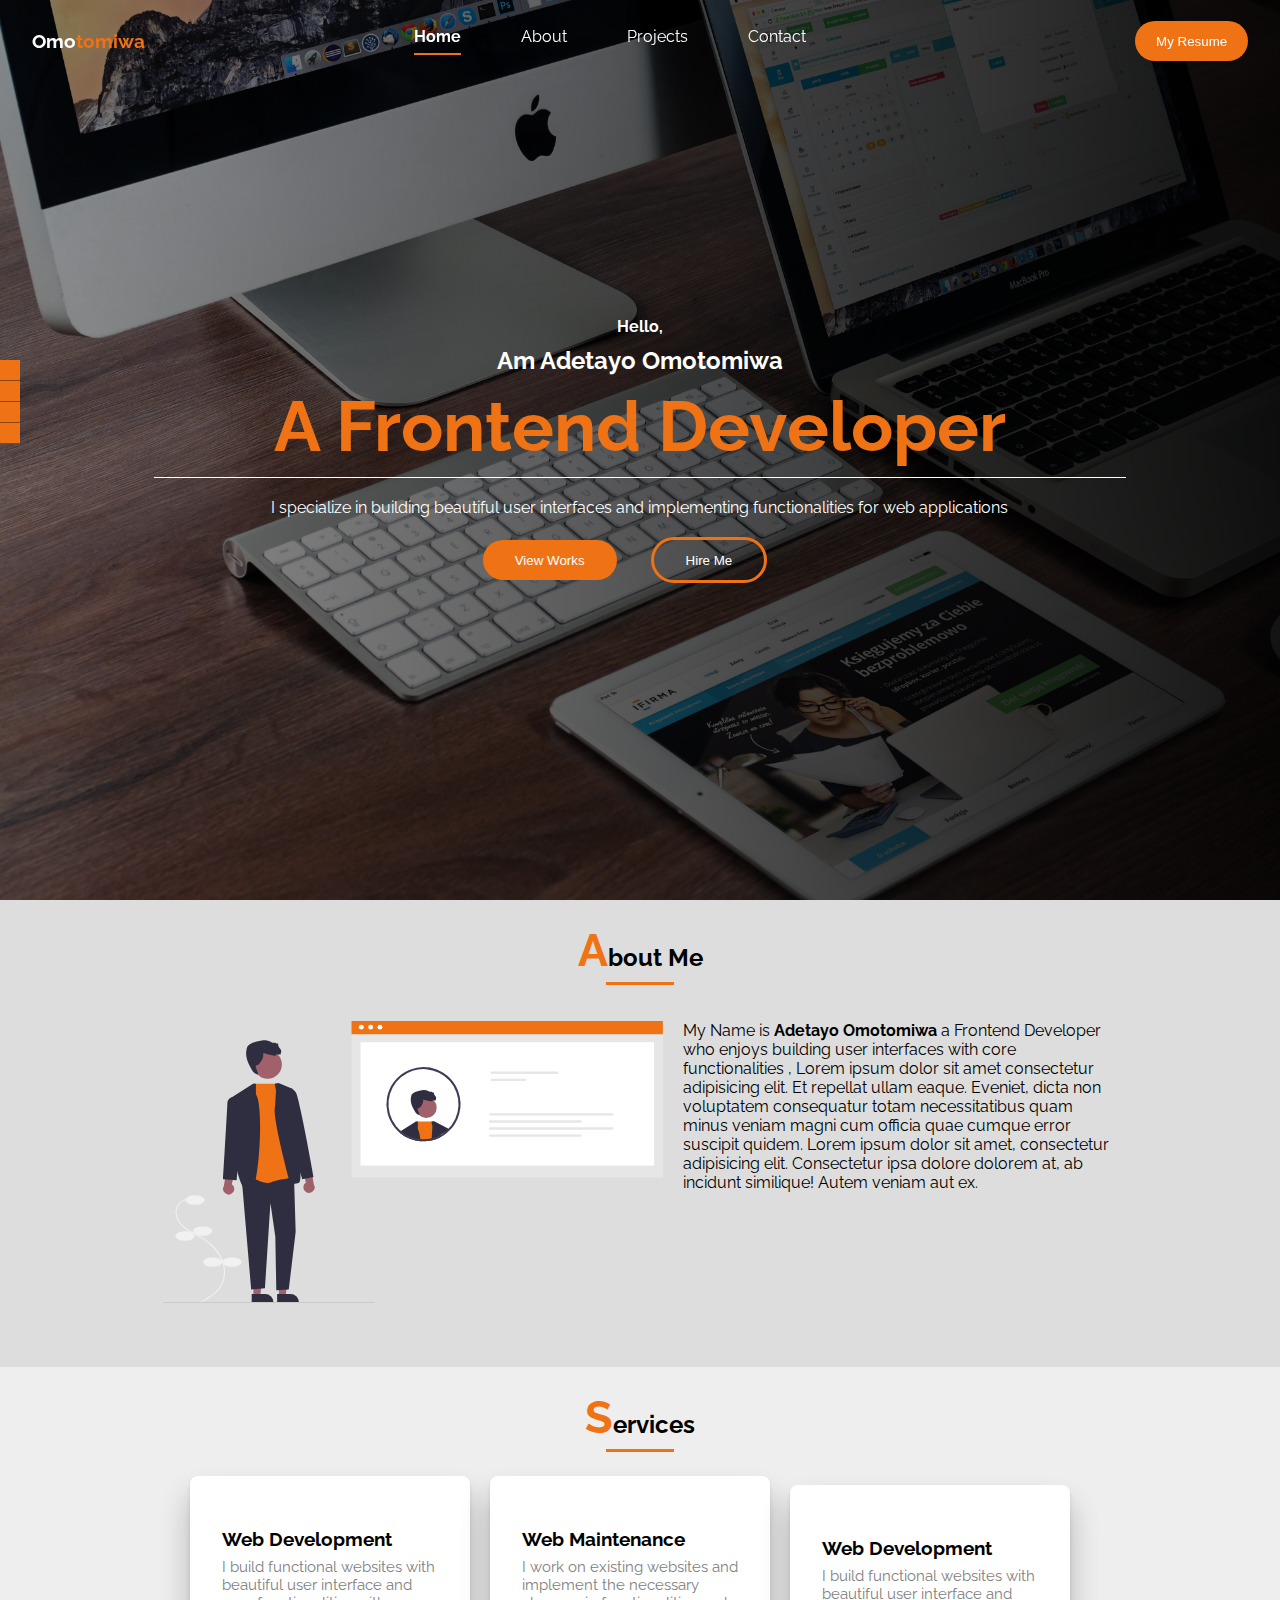
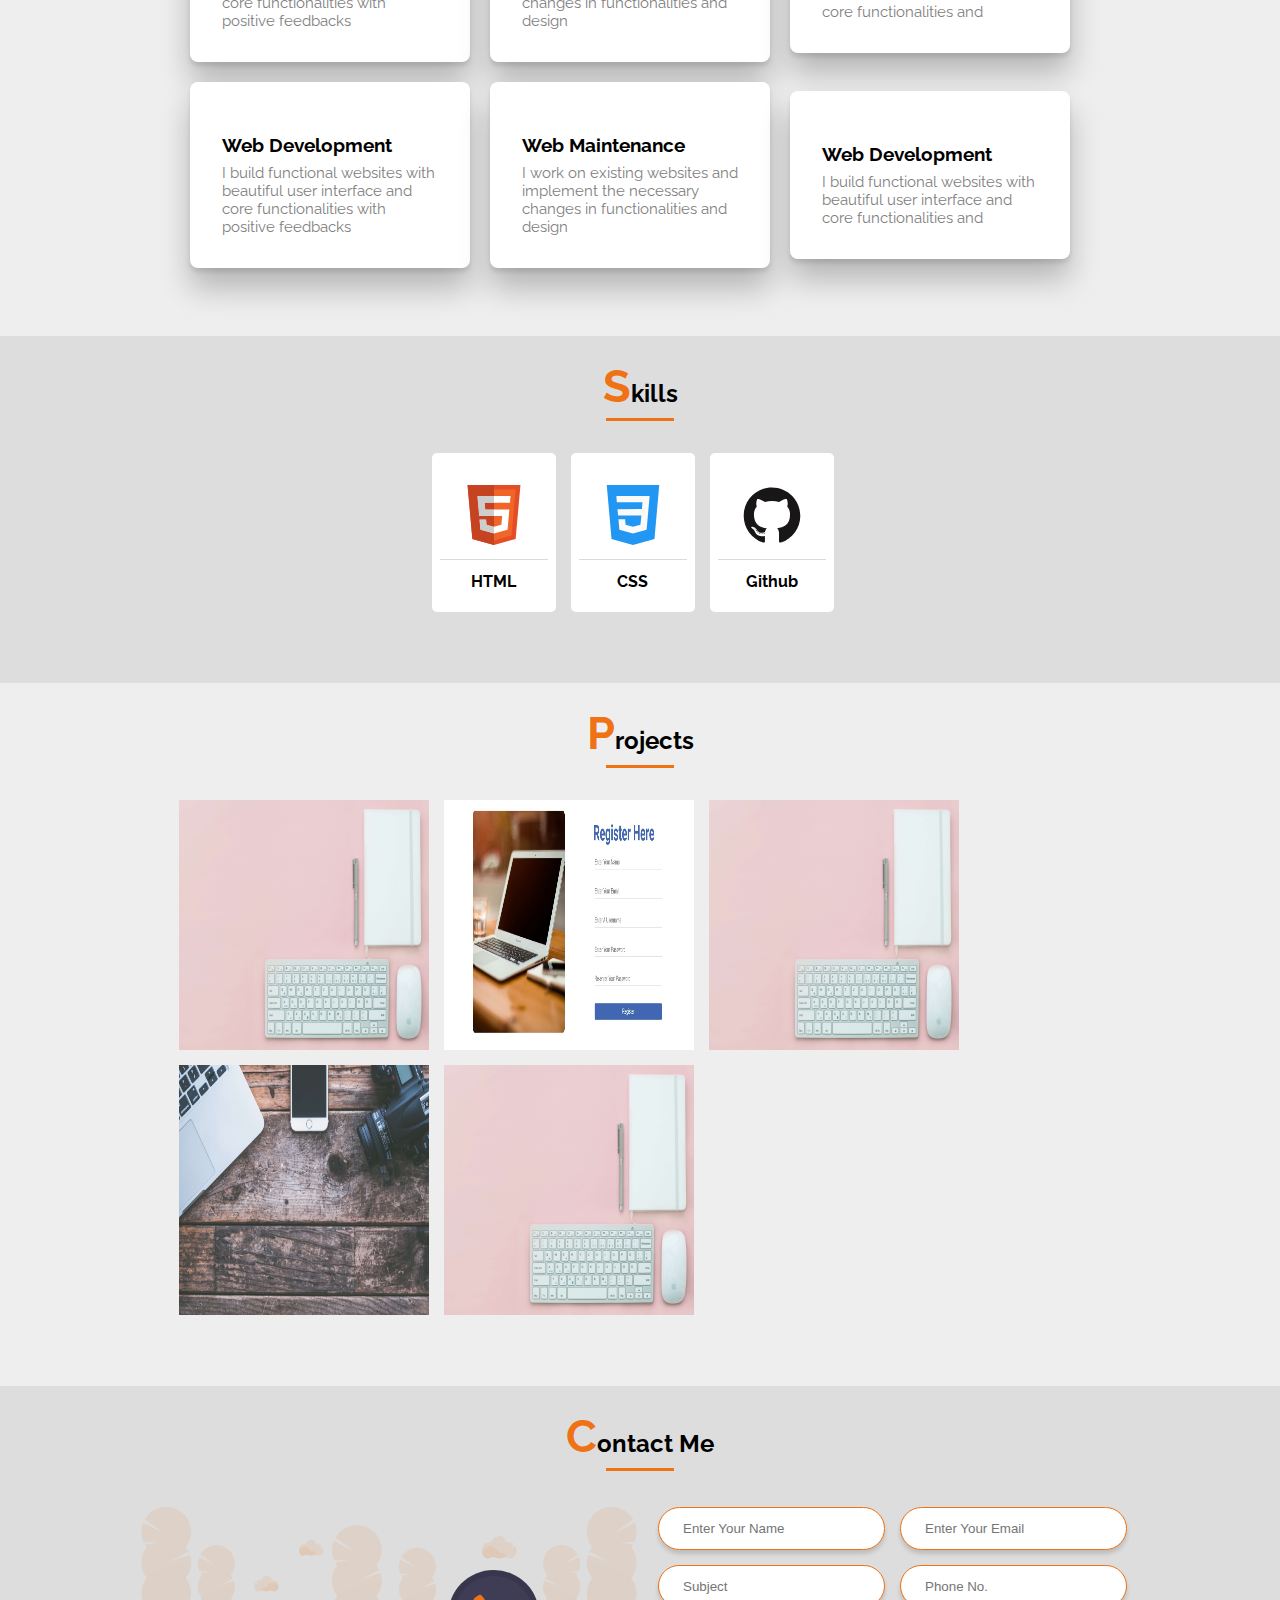
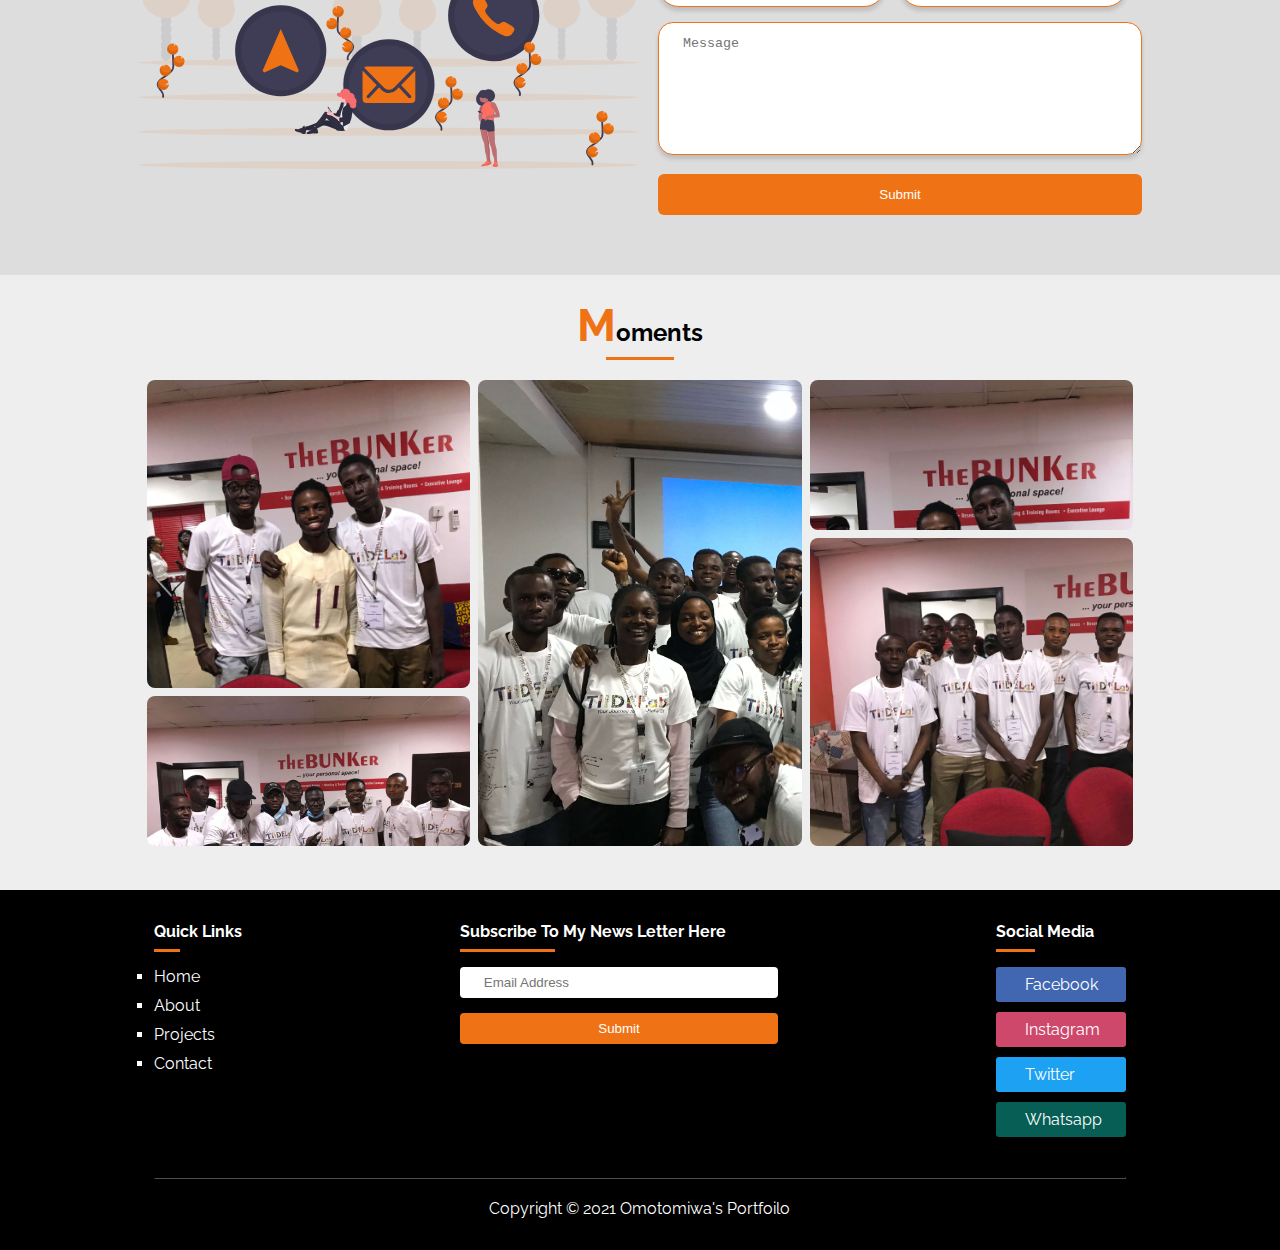
==== commit 3c9c5211: "Working on Z-index errors" ====
--- a/index.html
+++ b/index.html
@@ -3,9 +3,10 @@
 <head>
     <meta charset="UTF-8">
     <meta name="viewport" content="width=device-width, initial-scale=1.0">
-    <title>My Portfolio</title>
-    <!-- <link rel="stylesheet" href="https://cdnjs.cloudflare.com/ajax/libs/font-awesome/5.15.3/css/all.min.css" integrity="sha512-iBBXm8fW90+nuLcSKlbmrPcLa0OT92xO1BIsZ+ywDWZCvqsWgccV3gFoRBv0z+8dLJgyAHIhR35VZc2oM/gI1w==" crossorigin="anonymous" referrerpolicy="no-referrer" /> -->
-    <link rel="stylesheet" href="icons/css/all.min.css">
+    <title>Omotomiwa's Portfolio</title>
+    <meta name="description" content="Web Developer , Frontend Developer , Software Engineer">
+    <meta name="keywords" content="Development , Programming">
+    <link rel="stylesheet" href="https://cdnjs.cloudflare.com/ajax/libs/font-awesome/5.15.3/css/all.min.css" integrity="sha512-iBBXm8fW90+nuLcSKlbmrPcLa0OT92xO1BIsZ+ywDWZCvqsWgccV3gFoRBv0z+8dLJgyAHIhR35VZc2oM/gI1w==" crossorigin="anonymous" referrerpolicy="no-referrer" />
     <link rel="stylesheet" href="style.css">
 </head>
 <body>
@@ -210,7 +211,7 @@
                              </div>
                           </div>
                           <div class="project project2">
-                            <img src="images/p2.jpg" alt="">   
+                            <img src="images/form.jpeg" alt="">   
                              <div class="projectName">
                                  <h4>Project Two</h4>
                                  <p>This is a project built by tomiwa</p>
@@ -226,7 +227,7 @@
                              </div>
                           </div>
                           <div class="project project4">
-                            <img src="images/p4.jpg" alt="">   
+                            <img src="images/p2.jpg" alt="">   
                              <div class="projectName">
                                  <h4>Project Four</h4>
                                  <p>This is a project built by tomiwa</p>
@@ -234,7 +235,7 @@
                              </div>
                           </div>
                           <div class="project project5">
-                            <img src="images/p5.jpg" alt="">   
+                            <img src="images/p1.jpg" alt="">   
                              <div class="projectName">
                                  <h4>Project Five</h4>
                                  <p>This is a project built by tomiwa</p>
--- a/style.css
+++ b/style.css
@@ -32,7 +32,7 @@
     /* background-image: linear-gradient(to bottom , rgba(0,0,0,0.23) , rgba(0,0,0,0.74)); */
      /* box-shadow: 0 20px 30px 0 rgba(0,0,0,0.45); */
     padding: 1.3rem 2rem;
-    z-index: 100;
+    z-index: 400;
     transition: 0.3s ease-in;
 }
 
@@ -737,6 +737,10 @@
 
 @media(max-width:600px){
     
+  .projects .project {
+      /* width:400px !important; */
+  }
+
 
    .services__container{
        flex-direction: column;
@@ -867,6 +871,7 @@
             visibility: visible;    
             background-color:rgba(0,0,0,0.65);
             opacity: 1;
+            z-index:200;
         }
 
 
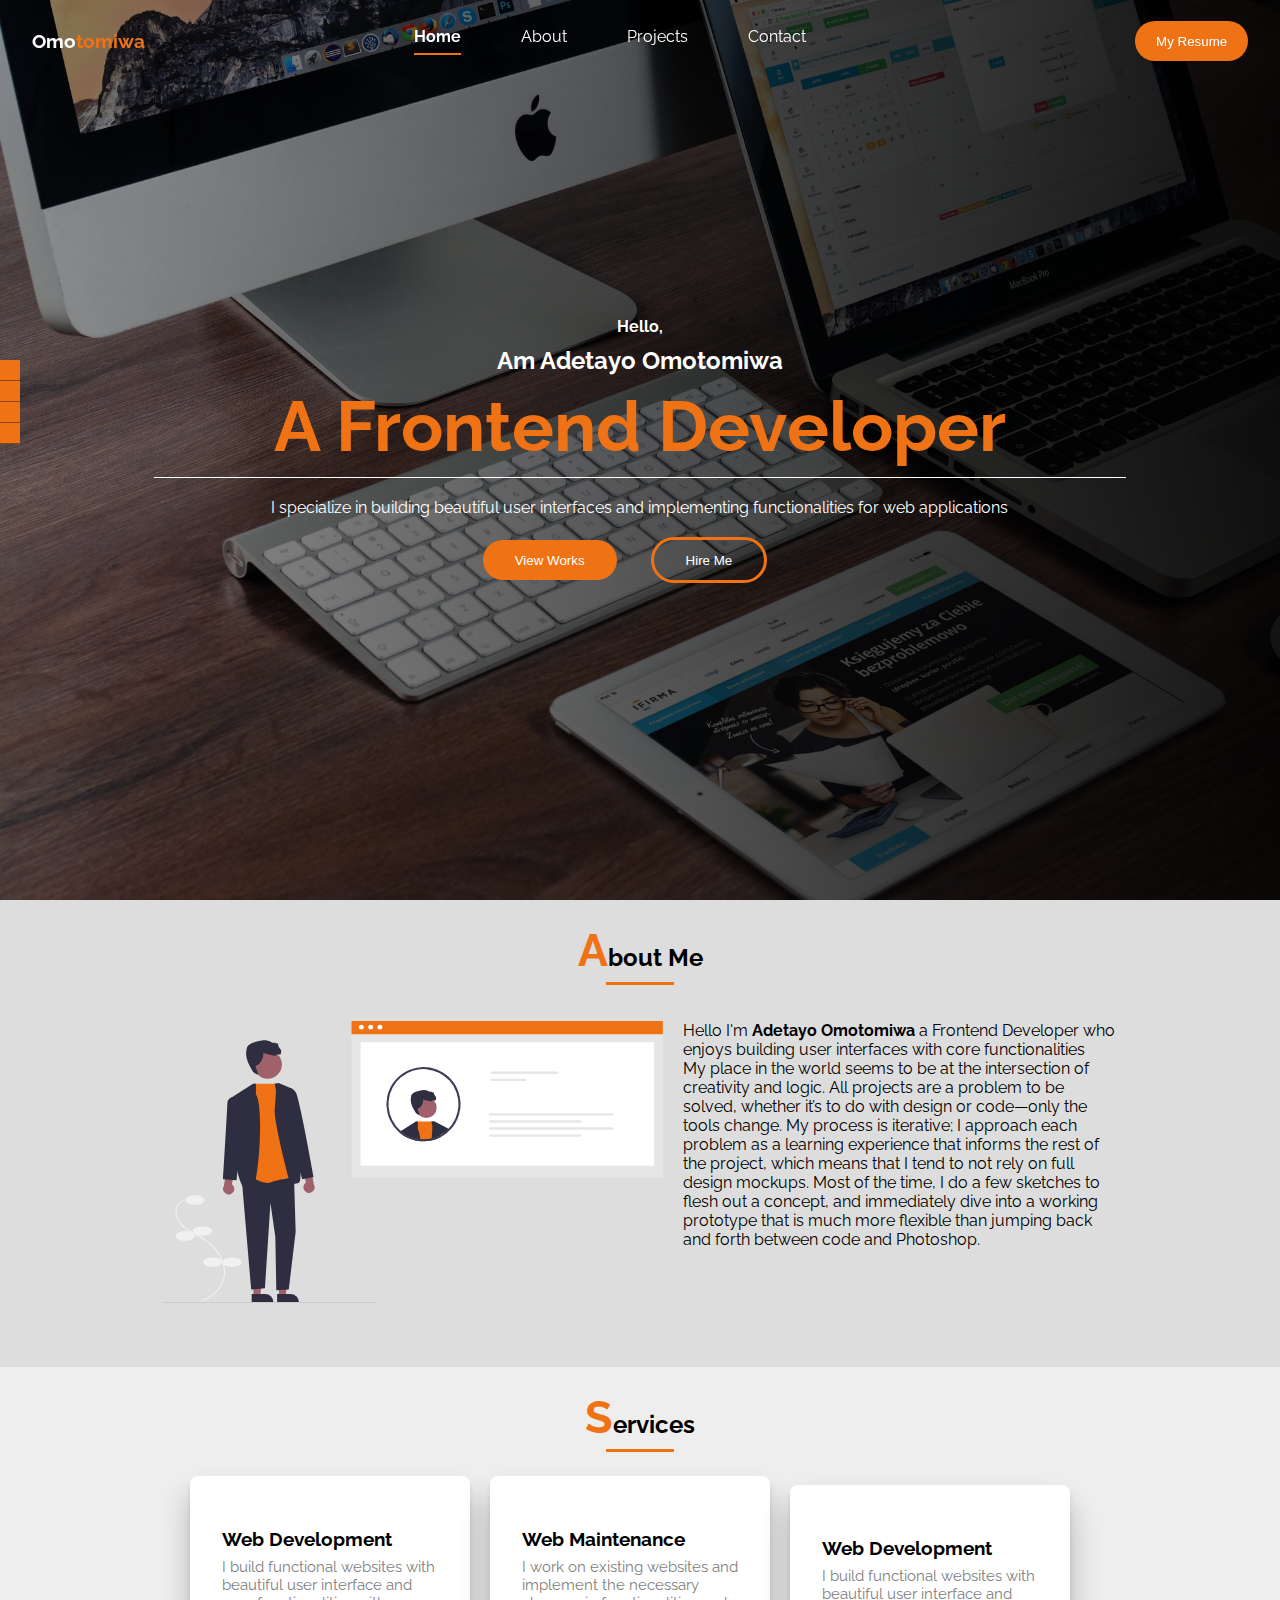
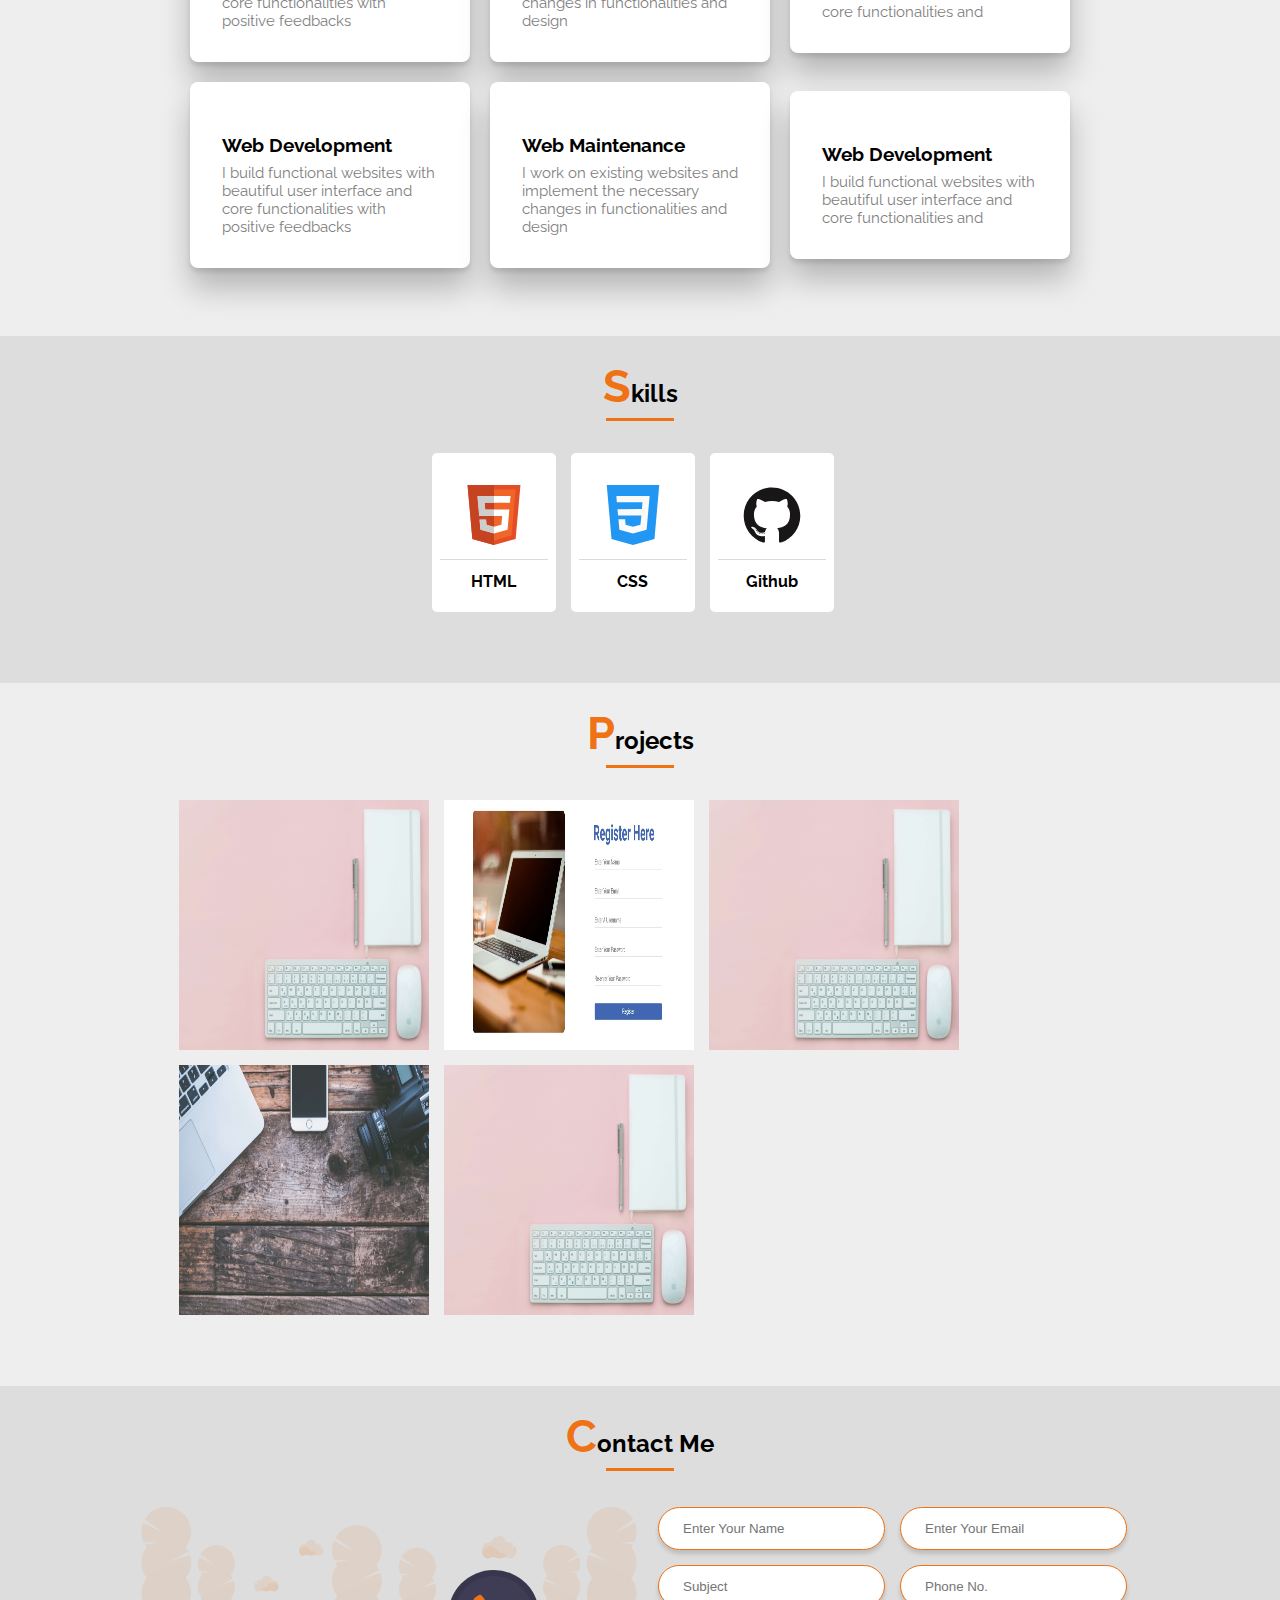
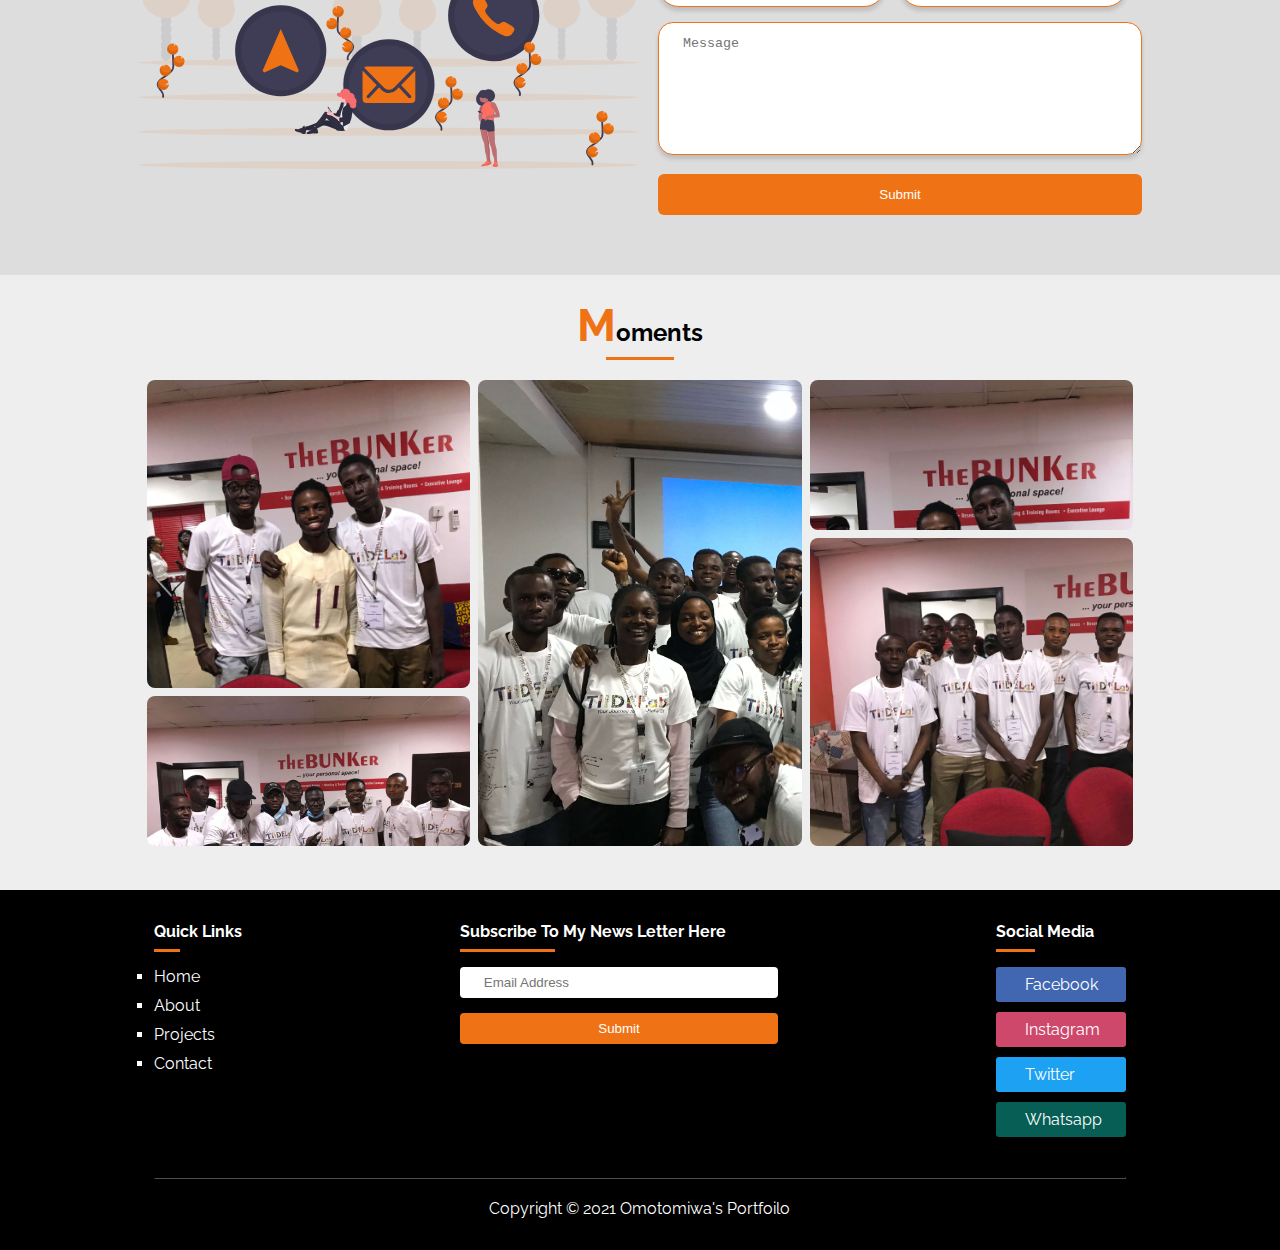
==== commit ce5e158f: "Working On Resume Buttons" ====
--- a/index.html
+++ b/index.html
@@ -27,7 +27,7 @@
                </div>
                <div class="header__right">
                    <button>
-                    <i class="fa fa-download"></i>    My Resume
+                     <a href="My Resume.pdf" download="Omotomiwa's Resume">  <i class="fa fa-download"></i>    My Resume</a>
                    </button>
                </div>
 
@@ -47,7 +47,12 @@
              <p>I specialize in building beautiful user interfaces and implementing functionalities for web applications</p>
              <div class="buttons">
                  <button> View Works</button>
+
+
                  <button><span></span> Hire Me</button>
+
+
+                 
              </div>
          </div>
    </section>
@@ -65,8 +70,9 @@
               </div>
 
               <div class="about__right">
-                 <p>My Name is <b>Adetayo Omotomiwa</b> a Frontend Developer who enjoys building user interfaces with core functionalities , Lorem ipsum dolor sit amet consectetur adipisicing elit. Et repellat ullam eaque. Eveniet, dicta non voluptatem consequatur totam necessitatibus quam minus veniam magni cum officia quae cumque error suscipit quidem.
-                Lorem ipsum dolor sit amet, consectetur adipisicing elit. Consectetur ipsa dolore dolorem at, ab incidunt similique! Autem veniam aut ex.
+                 <p>Hello I'm <b>Adetayo Omotomiwa</b> a Frontend Developer who enjoys building user interfaces with core functionalities </p>
+                 <p>
+                    My place in the world seems to be at the intersection of creativity and logic. All projects are a problem to be solved, whether it’s to do with design or code—only the tools change. My process is iterative; I approach each problem as a learning experience that informs the rest of the project, which means that I tend to not rely on full design mockups. Most of the time, I do a few sketches to flesh out a concept, and immediately dive into a working prototype that is much more flexible than jumping back and forth between code and Photoshop.
                 </p> 
               </div>
 
@@ -329,8 +335,8 @@
      
    <div class="links">
     <a href="#"> <i class="fab  fa-twitter"></i> </a>
-    <a href="#"> <i class="fab  fa-linkedin"></i></a>
-    <a href="#"> <i class="fab  fa-github"></i></a>
+    <a href="https://www.linkedin.com/in/adetayo-omotomiwa-4150861b3/"> <i class="fab  fa-linkedin"></i></a>
+    <a href="https://github.com/Adetayo1999"> <i class="fab  fa-github"></i></a>
     <a href="#"> <i class="fab  fa-facebook"></i></a>
   </div>
 
@@ -349,8 +355,8 @@
                 </ul>
                 <div class="hamlinks">
                     <a href="#"> <i class="fab  fa-twitter"></i> </a>
-                    <a href="#"> <i class="fab  fa-linkedin"></i></a>
-                    <a href="#"> <i class="fab  fa-github"></i></a>
+                    <a href="https://www.linkedin.com/in/adetayo-omotomiwa-4150861b3/"> <i class="fab  fa-linkedin"></i></a>
+                    <a href="https://github.com/Adetayo1999"> <i class="fab  fa-github"></i></a>
                     <a href="#"> <i class="fab  fa-facebook"></i></a>
                   </div>
                 
@@ -359,7 +365,7 @@
           <div class="content__bottom">
              
             <div class="btn__large">
-                  <button> <i class="fa fa-download"></i> My Resume</button>
+                  <button>    <a href="My Resume.pdf" download="Omotomiwa's Resume">  <i class="fa fa-download"></i>    My Resume</a></button>
             </div>
 
           </div>
--- a/style.css
+++ b/style.css
@@ -147,6 +147,7 @@
     padding-top: 20px;
 }
 
+
 .banner .buttons button{
     border:none;
     outline:none;
@@ -166,7 +167,7 @@
     transform:translateY(-8px);
 }
 
-.buttons button:nth-of-type(2){
+ .buttons button:nth-of-type(2){
     background-color:transparent;
     border: 3px solid #ef7215;
     color:#fff;
@@ -175,7 +176,7 @@
     z-index: 1;
 }
 
-.buttons button:nth-of-type(2) span{
+ .buttons button:nth-of-type(2) span{
     position: absolute;
     top:0;
     left:0;
@@ -188,7 +189,7 @@
 }
 
 
-.buttons button:nth-of-type(2):hover span{
+ .buttons button:nth-of-type(2):hover span{
     width:100%;
 }
 
